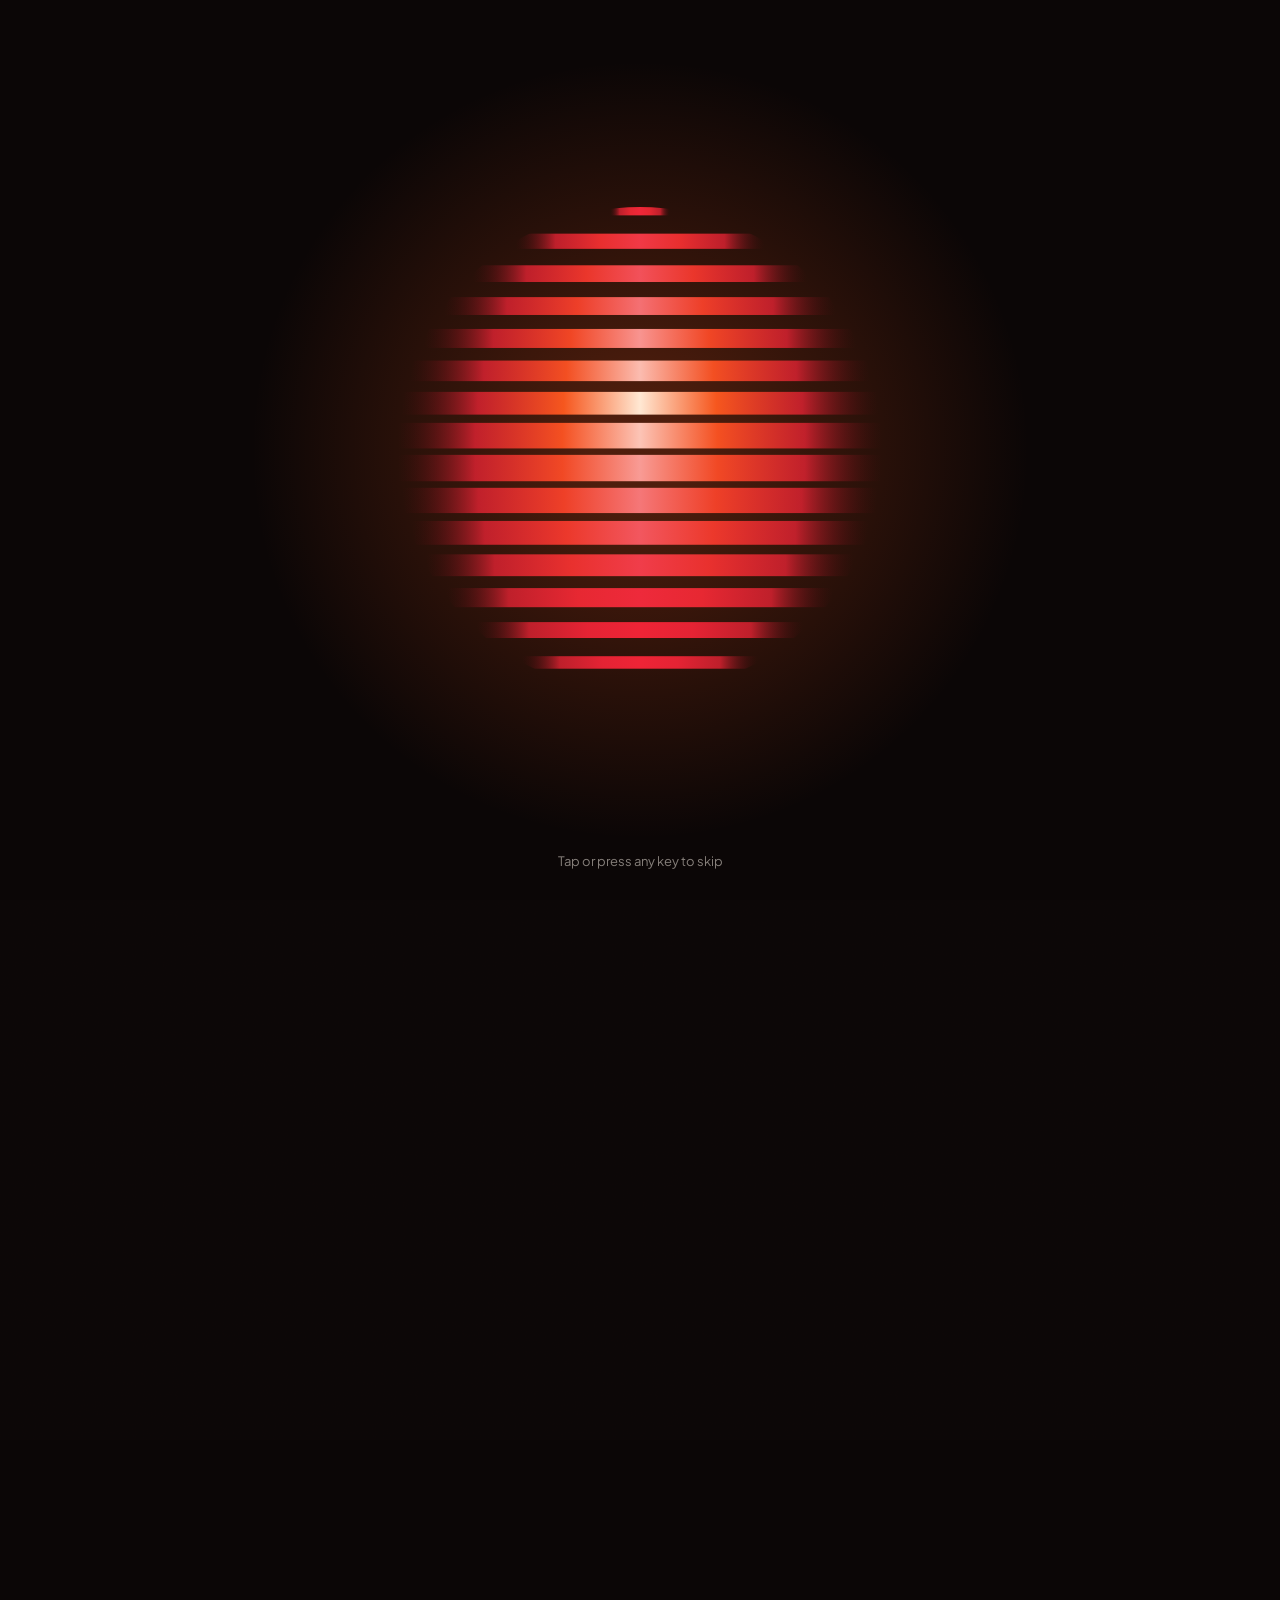
==== index.html @ 50b83e43 "Add files via upload" ====
<!DOCTYPE html>
<html lang="en">
<head>
  <meta charset="utf-8">
  <meta name="viewport" content="width=device-width, initial-scale=1, viewport-fit=cover">
  <title>TEDxAteneodeManilaU Speaker Nominations</title>
  <meta name="description" content="Know someone whose ideas changed how you see things? Nominate them to speak at TEDxAteneodeManilaU.">
  <meta property="og:title" content="TEDxAteneodeManilaU Speaker Nominations">
  <meta property="og:description" content="Every great talk begins with someone noticing something that others haven't. Nominate them to speak.">
  <meta name="theme-color" content="#0b0606">

  <link rel="preconnect" href="https://fonts.googleapis.com">
  <link rel="preconnect" href="https://fonts.gstatic.com" crossorigin>
  <link href="https://fonts.googleapis.com/css2?family=Archivo:wdth,wght@62..125,100..900&family=Plus+Jakarta+Sans:wght@300..700&display=swap" rel="stylesheet">
  <link rel="stylesheet" href="styles.css">

  <script>
    // Hide the page from the first instant while the opening plays (stage.js shows it again).
    // The timer is a safety net in case a script fails to load.
    if (!window.matchMedia('(prefers-reduced-motion: reduce)').matches) {
      document.documentElement.classList.add('is-opening');
      setTimeout(function () { document.documentElement.classList.remove('is-opening'); }, 9000);
    }
  </script>
  <script src="config.js"></script>
  <script src="https://accounts.google.com/gsi/client?hl=en" async defer></script>
  <script src="stage.js" defer></script>
  <script src="app.js" defer></script>
</head>
<body>
  <!-- Living gradient field behind everything, with film grain on top -->
  <canvas class="field" id="field" aria-hidden="true"></canvas>
  <div class="grain" aria-hidden="true"></div>

  <!-- Opening: a line of light opens into the striped sphere, floods the screen red, and the logo appears.
       Plays on every visit; any key, click or tap skips it. -->
  <div class="opening" id="opening" aria-hidden="true">
    <canvas class="opening-canvas" id="openingCanvas"></canvas>
    <img class="opening-logo" src="assets/tedx-ateneodemanilau-stacked-white.png" alt="" width="1000" height="227">
    <p class="opening-skip">Tap or press any key to skip</p>
  </div>

  <header class="masthead">
    <a class="brand" href="./">
      <img src="assets/tedx-ateneodemanilau-white.png" alt="TEDxAteneodeManilaU" width="900" height="67">
    </a>
    <p class="masthead-meta" data-deadline hidden></p>
  </header>

  <main id="main">

    <!-- ================================================= Introduction -->
    <div class="scene intro" id="introScene">

      <section class="hero" aria-labelledby="introTitle">
        <canvas class="orb" id="heroOrb" aria-hidden="true"></canvas>
        <h1 class="hero-title" id="introTitle">
          <span data-text="Speaker">Speaker</span>
          <span data-text="nominations">nominations</span>
        </h1>
        <div class="hero-foot">
          <p class="hero-note">Nominate someone to speak at TEDxAteneodeManilaU.</p>
          <button type="button" class="btn btn-paper" data-begin>Begin nomination</button>
        </div>
      </section>

      <section class="paper about" aria-label="About TED and TEDx">
        <dl class="defs">
          <div>
            <dt>TED</dt>
            <dd>TED is a nonprofit, nonpartisan organization dedicated to discovering, debating and spreading ideas that spark conversation, deepen understanding and drive meaningful change.</dd>
          </div>
          <div>
            <dt>TED<sup>x</sup></dt>
            <dd>In the spirit of discovering and spreading ideas, TEDx is a program of local, self-organized events that bring people together to share a TED-like experience. At a TEDx event, TED Talks video and live speakers combine to spark deep discussion and connection. These local, self-organized events are branded TEDx, where x = independently organized TED event. The TED Conference provides general guidance for the TEDx program, but individual TEDx events are self-organized. (Subject to certain rules and regulations.)</dd>
          </div>
        </dl>
      </section>

      <section class="invite" aria-label="Nominate a speaker">
        <p class="hook" id="hook">Every great talk begins with someone noticing something that others haven&rsquo;t.</p>
        <p class="invite-body">Do you know someone like that? Nominate them to speak at TEDxAteneodeManilaU. Whether they&rsquo;re a student, a professor, a craftsman, or a mentor you&rsquo;ve learned from, if their ideas changed how you see things, we&rsquo;d love to hear about them.</p>
        <div class="cta-row">
          <button type="button" class="btn btn-paper" id="beginBtn">Begin nomination</button>
          <p class="deadline" id="deadline" hidden></p>
        </div>
      </section>
    </div>

    <!-- ================================================= After "Begin nomination" -->
    <div class="flow">

      <section class="scene status" id="loading" hidden aria-live="polite">
        <span class="pulse" aria-hidden="true"></span>
        <span id="loadingText">Loading...</span>
      </section>

      <section class="scene sheet" id="fatal" hidden>
        <h2>The form didn&rsquo;t load</h2>
        <p id="fatalText"></p>
      </section>

      <section class="scene sheet" id="closed" hidden>
        <h2>Nominations are closed</h2>
        <p id="closedMessage"></p>
      </section>

      <section class="scene sheet signin" id="signin" hidden>
        <h2>Sign in to nominate</h2>
        <p>Use any Google account, such as Gmail or your school account. Signing in confirms each nomination comes from a real person, saves your draft as you go, and lets us send you a copy of your answers.</p>
        <div class="gsi" id="gsiButton"></div>
        <p class="field-error" id="signinError" role="alert"></p>
      </section>

      <div class="scene account" id="account" hidden>
        <span>Signed in as <strong id="who"></strong></span>
        <button type="button" class="link" id="switchBtn">Switch account</button>
      </div>

      <section class="scene sheet" id="limitNotice" hidden>
        <h2 id="limitTitle"></h2>
        <p id="limitText"></p>
      </section>

      <!-- One question at a time, Typeform style -->
      <form class="scene tf" id="nomForm" novalidate hidden>
        <div class="tf-progress" role="progressbar" aria-label="Form progress" aria-valuemin="0" aria-valuemax="100" aria-valuenow="0" id="progress">
          <span class="tf-progress-fill" id="progressFill"></span>
        </div>

        <div class="tf-fields" id="fields"></div>

        <div class="reauth" id="reauth" hidden>
          <p><strong>Sign in again to submit.</strong> Your sign-in expired while you were writing. Your answers are still here.</p>
          <div class="gsi" id="gsiReauth"></div>
        </div>

        <div class="tf-nav">
          <div class="tf-actions">
            <button type="button" class="btn btn-paper" id="nextBtn">Next</button>
            <button type="submit" class="btn btn-paper" id="submitBtn" hidden>Submit nomination</button>
            <span class="tf-hint" id="keyHint" aria-hidden="true"></span>
          </div>
          <div class="tf-meta">
            <button type="button" class="link" id="backBtn">Back</button>
            <span class="tf-count" id="progressText"></span>
            <span class="draft-status" id="draftStatus" aria-live="polite"></span>
          </div>
        </div>
        <p class="form-error" id="formError" role="alert"></p>
      </form>

      <section class="scene sheet done" id="done" hidden tabindex="-1">
        <p class="sheet-kicker">Nomination received</p>
        <h2 id="doneHeading"></h2>
        <p id="doneMessage"></p>
        <p class="ref">Reference number <strong id="doneRef"></strong></p>
        <button type="button" class="btn btn-ink" id="anotherBtn">Nominate another speaker</button>
      </section>

      <section class="scene mine" id="mine" hidden>
        <h3>Your nominations</h3>
        <ul id="mineList"></ul>
      </section>

      <noscript>
        <section class="sheet">
          <h2>Turn on JavaScript</h2>
          <p>This form needs JavaScript to sign you in. Turn it on, then reload the page.</p>
        </section>
      </noscript>
    </div>
  </main>

  <footer class="foot">
    <p>This independent TEDx event is operated under license from TED. <a href="privacy.html">Privacy policy</a></p>
  </footer>
</body>
</html>
---- styles.css ----
/* TEDxAteneodeManilaU Speaker Nominations
   Black poster direction: a near-black field with heavy grain, the glowing striped sphere,
   oversized extended type, and TEDx red as the only accent. */

:root {
  --ink: #0b0606;            /* warm black */
  --ember: #ee2436;          /* TEDx red, from the logo */
  --flare: #ff5b1f;          /* hot orange */
  --wine: #4f0910;           /* deep red shadow */
  --paper: #f2e9dd;          /* cream poster paper */
  --paper-ink: #160d0b;      /* text on paper */
  --paper-soft: #5a4d47;     /* secondary text on paper */
  --paper-line: rgba(22, 13, 11, .18);
  --cream: #f6eee4;          /* text on the gradient */
  --cream-soft: rgba(246, 238, 228, .78);
  --cream-dim: rgba(246, 238, 228, .52);
  --err-paper: #b4121a;
  --err-chip: #ffd2c9;

  /* black surfaces */
  --panel: #120a0a;          /* raised black for cards */
  --well: #170d0d;           /* input fields */
  --line: rgba(246, 238, 228, .16);
  --line-strong: rgba(246, 238, 228, .3);
  --ember-glow: rgba(238, 36, 54, .32);
  --err: #ff7a82;            /* error text on black */

  --display: "Archivo", "Helvetica Neue", Arial, sans-serif;
  --body: "Plus Jakarta Sans", "Helvetica Neue", Arial, sans-serif;
  --gutter: clamp(20px, 5vw, 56px);
}

* { box-sizing: border-box; }

html {
  background: var(--ink);
  color-scheme: dark;
  -webkit-text-size-adjust: 100%;
}
html.is-opening { overflow: hidden; }

body {
  margin: 0;
  min-height: 100svh;
  background: var(--ink);
  color: var(--cream);
  font-family: var(--body);
  font-size: 17px;
  line-height: 1.65;
  -webkit-font-smoothing: antialiased;
  -moz-osx-font-smoothing: grayscale;
}

[hidden] { display: none !important; }
::selection { background: var(--ember); color: #fff; }

/* ------------------------------------------------------------- Gradient field + grain */

.field {
  position: fixed;
  inset: 0;
  z-index: 0;
  width: 100%;
  height: 100%;
  display: block;
}

.grain {
  position: fixed;
  inset: -60%;
  z-index: 40;
  pointer-events: none;
  opacity: .16;
  mix-blend-mode: overlay;
  background-image: url("data:image/svg+xml,%3Csvg xmlns='http://www.w3.org/2000/svg' width='240' height='240'%3E%3Cfilter id='n'%3E%3CfeTurbulence type='fractalNoise' baseFrequency='.9' numOctaves='2' stitchTiles='stitch'/%3E%3CfeColorMatrix values='0 0 0 0 1 0 0 0 0 1 0 0 0 0 1 0 0 0 .9 0'/%3E%3C/filter%3E%3Crect width='100%25' height='100%25' filter='url(%23n)'/%3E%3C/svg%3E");
  animation: grain .8s steps(4) infinite;
}
@keyframes grain {
  0%   { transform: translate(0, 0); }
  25%  { transform: translate(-3%, 2%); }
  50%  { transform: translate(2%, -3%); }
  75%  { transform: translate(-2%, -2%); }
  100% { transform: translate(0, 0); }
}

/* ------------------------------------------------------------- Opening */

.opening {
  position: fixed;
  inset: 0;
  z-index: 60;
  background: var(--ink);
  transition: opacity 1s ease;
}
.opening.is-done { opacity: 0; pointer-events: none; }
.opening-canvas { position: absolute; inset: 0; width: 100%; height: 100%; display: block; }
.opening-logo {
  position: absolute;
  top: 50%;
  left: 50%;
  width: min(66vw, 420px);
  height: auto;
  transform: translate(-50%, -50%) scale(calc(.96 + var(--logo, 0) * .04));
  opacity: var(--logo, 0);
  filter: blur(calc((1 - var(--logo, 0)) * 10px));
}
.opening-skip {
  position: absolute;
  bottom: max(28px, env(safe-area-inset-bottom));
  left: 0;
  right: 0;
  margin: 0;
  text-align: center;
  font-size: 13px;
  color: var(--cream-dim);
  opacity: 0;
  animation: fade-in .8s 1s ease forwards;
}
@keyframes fade-in { to { opacity: 1; } }

/* The page waits behind the opening, then fades in */
html.is-opening .masthead,
html.is-opening main,
html.is-opening .foot { opacity: 0; }
.masthead, main, .foot { transition: opacity 1.2s ease .1s; }

/* ------------------------------------------------------------- Masthead */

.masthead {
  position: absolute;
  top: 0;
  left: 0;
  right: 0;
  z-index: 10;
  display: flex;
  align-items: center;
  justify-content: space-between;
  gap: 16px;
  padding: clamp(20px, 3.4vw, 34px) var(--gutter);
}
.brand { display: inline-block; line-height: 0; border-radius: 2px; }
.brand img { height: clamp(18px, 2.2vw, 24px); width: auto; }
.brand:focus-visible { outline: 2px solid var(--cream); outline-offset: 6px; }
.masthead-meta { margin: 0; font-size: 14px; color: var(--cream-soft); text-align: right; }

main { position: relative; z-index: 5; }

/* Scene changes fade */
.scene:not([hidden]) { animation: scene-in .8s cubic-bezier(.25, .6, .25, 1) both; }
@keyframes scene-in {
  from { opacity: 0; transform: translateY(14px); }
  to   { opacity: 1; transform: none; }
}
.scene.is-leaving {
  opacity: 0;
  transform: translateY(-10px);
  transition: opacity .6s ease, transform .6s ease;
}

/* ------------------------------------------------------------- Hero */

.hero {
  position: relative;
  min-height: 100svh;
  display: grid;
  align-content: end;
  padding: 140px var(--gutter) clamp(28px, 5vh, 56px);
  overflow: hidden;
}
.orb {
  position: absolute;
  top: clamp(80px, 12vh, 140px);
  right: 4vw;
  width: min(62vmin, 640px);
  height: min(62vmin, 640px);
  pointer-events: none;
  filter: blur(1.4px) saturate(1.1);
}
.hero-title {
  position: relative;
  z-index: 2;
  margin: 0;
  font-family: var(--display);
  font-size: clamp(48px, 10.4vw, 188px);
  font-weight: 800;
  font-variation-settings: "wdth" 112;
  line-height: .86;
  letter-spacing: -.045em;
  color: var(--cream);
}
.hero-title span { position: relative; display: block; }
/* A blurred orange echo smeared behind each line, like the motion-blur posters */
.hero-title span::before {
  content: attr(data-text);
  position: absolute;
  inset: 0;
  z-index: -1;
  color: var(--ember);
  filter: blur(18px);
  opacity: .6;
  transform: translateX(-2%) scaleX(1.07);
  transform-origin: left center;
  animation: smear 7s ease-in-out infinite alternate;
}
@keyframes smear {
  to { transform: translateX(2%) scaleX(1.12); opacity: .35; }
}
.hero-foot {
  position: relative;
  z-index: 2;
  display: flex;
  align-items: center;
  justify-content: space-between;
  gap: 18px 32px;
  margin-top: clamp(28px, 5vh, 48px);
  padding-top: 20px;
  border-top: 1px solid var(--line-strong);
}
.hero-note { margin: 0; max-width: 34ch; color: var(--cream-soft); }

/* ------------------------------------------------------------- About */

.paper {
  position: relative;
  background:
    radial-gradient(70% 90% at 100% 0%, rgba(238, 36, 54, .14), transparent 60%),
    var(--ink);
  color: var(--cream);
  border-top: 1px solid var(--line);
  border-bottom: 1px solid var(--line);
}
.paper::before {               /* a short red rule, like a poster's registration mark */
  content: "";
  position: absolute;
  top: -1px;
  left: var(--gutter);
  width: 72px;
  height: 3px;
  background: var(--ember);
}
.about { padding: clamp(64px, 11vw, 140px) var(--gutter); }
.defs {
  max-width: 1200px;
  margin: 0 auto;
  display: grid;
  grid-template-columns: 1fr 1.35fr;
  gap: clamp(40px, 6vw, 96px);
}
.defs dt {
  margin: 0 0 18px;
  font-family: var(--display);
  font-size: clamp(52px, 7.4vw, 112px);
  font-weight: 900;
  font-variation-settings: "wdth" 112;
  line-height: .86;
  letter-spacing: -.045em;
  color: var(--ember);
}
.defs dt sup { font-size: .46em; position: relative; top: -.12em; margin-left: 2px; }
.defs dd { margin: 0; max-width: 46ch; font-size: 17px; line-height: 1.75; color: var(--cream-soft); }

/* ------------------------------------------------------------- Invite */

.invite {
  max-width: 1300px;
  margin: 0 auto;
  padding: clamp(88px, 15vh, 180px) var(--gutter) clamp(72px, 12vh, 140px);
}
.hook {
  margin: 0;
  max-width: 15em;
  font-family: var(--display);
  font-size: clamp(34px, 5.8vw, 92px);
  font-weight: 600;
  font-variation-settings: "wdth" 118;
  line-height: 1;
  letter-spacing: -.04em;
  color: var(--cream);
  text-wrap: balance;
}
.invite-body { margin: 36px 0 40px; max-width: 46ch; font-size: 18px; color: var(--cream-soft); }
.cta-row { display: flex; flex-wrap: wrap; align-items: center; gap: 16px 28px; }
.deadline { margin: 0; font-size: 15px; color: var(--cream-soft); }

/* ------------------------------------------------------------- Buttons and links */

.btn {
  appearance: none;
  border: 0;
  border-radius: 999px;
  padding: 18px 30px;
  font: inherit;
  font-size: 16px;
  font-weight: 700;
  line-height: 1;
  cursor: pointer;
  transition: background .25s ease, color .25s ease, transform .1s ease;
}
.btn:active { transform: translateY(1px); }
.btn:disabled { opacity: .55; cursor: progress; }
.btn-paper, .btn-ink {
  background: var(--ember);
  color: #fff;
  box-shadow: 0 10px 34px -10px var(--ember-glow);
}
.btn-paper:focus-visible, .btn-ink:focus-visible { outline: 2px solid var(--cream); outline-offset: 4px; }
@media (hover: hover) {
  .btn-paper:hover, .btn-ink:hover { background: var(--cream); color: var(--ink); box-shadow: none; }
}

.link {
  appearance: none;
  padding: 0;
  border: 0;
  background: none;
  font: inherit;
  color: inherit;
  text-decoration: underline;
  text-decoration-color: currentColor;
  text-decoration-thickness: 1px;
  text-underline-offset: 4px;
  cursor: pointer;
}
.link:focus-visible { outline: 2px solid currentColor; outline-offset: 3px; border-radius: 2px; }

/* ------------------------------------------------------------- After "Begin nomination" */

.flow {
  width: min(100% - 2 * var(--gutter), 920px);
  margin: 0 auto;
  padding: clamp(110px, 16vh, 170px) 0 72px;
}
#introScene:not([hidden]) + .flow { padding: 0; }

.status {
  display: flex;
  align-items: center;
  justify-content: center;
  gap: 14px;
  min-height: 40vh;
  color: var(--cream-soft);
}
.pulse {
  width: 12px;
  height: 12px;
  border-radius: 50%;
  background: var(--ember);
  animation: pulse 1.3s ease-in-out infinite;
}
@keyframes pulse {
  0%, 100% { opacity: .3; transform: scale(.8); }
  50%      { opacity: 1;  transform: scale(1); }
}

/* Black cards for sign-in, notices and the thank-you screen, with a red top edge */
.sheet {
  position: relative;
  max-width: 660px;
  margin: 0 auto 24px;
  padding: clamp(28px, 5vw, 56px);
  background: var(--panel);
  color: var(--cream);
  border: 1px solid var(--line);
  border-top: 3px solid var(--ember);
  border-radius: 4px;
  box-shadow: 0 40px 90px rgba(0, 0, 0, .5);
}
.sheet h2 {
  margin: 0 0 16px;
  font-family: var(--display);
  font-size: clamp(34px, 5.4vw, 58px);
  font-weight: 800;
  font-variation-settings: "wdth" 112;
  line-height: .95;
  letter-spacing: -.04em;
  text-wrap: balance;
}
.sheet p { margin: 0 0 14px; color: var(--cream-soft); }
.sheet p:last-child { margin-bottom: 0; }
.sheet .field-error { color: var(--err); background: none; border: 0; padding: 0; }
.sheet-kicker { margin: 0 0 10px !important; font-weight: 700; color: var(--ember) !important; }
.gsi { margin-top: 26px; min-height: 44px; color-scheme: light; }
.gsi iframe { color-scheme: light; background: transparent !important; }

.done .ref { font-size: 15px; }
.done .ref strong { color: var(--cream); font-variant-numeric: tabular-nums; }
.done .btn { margin-top: 18px; }
.done:focus { outline: none; }

.account {
  display: flex;
  flex-wrap: wrap;
  align-items: baseline;
  justify-content: space-between;
  gap: 6px 20px;
  margin-bottom: 8px;
  font-size: 14px;
  color: var(--cream-soft);
}
.account strong { color: var(--cream); font-weight: 600; overflow-wrap: anywhere; }

.mine { max-width: 660px; margin: 40px auto 0; color: var(--cream-soft); }
.mine h3 { margin: 0 0 8px; font-size: 14px; font-weight: 600; color: var(--cream-soft); }
.mine ul { margin: 0; padding: 0; list-style: none; }
.mine li {
  display: flex;
  flex-wrap: wrap;
  justify-content: space-between;
  gap: 2px 16px;
  padding: 10px 0;
  border-top: 1px solid var(--line);
  font-size: 15px;
}
.mine-name { color: var(--cream); font-weight: 600; }
.mine-meta { font-variant-numeric: tabular-nums; }

/* ------------------------------------------------------------- One question at a time */

.tf {
  min-height: calc(100svh - 240px);
  display: flex;
  flex-direction: column;
  justify-content: center;
  padding-top: 12px;
}
.tf-progress {
  position: fixed;
  top: 0;
  left: 0;
  right: 0;
  z-index: 30;
  height: 5px;
  background: rgba(246, 238, 228, .1);
}
.tf-progress-fill {
  display: block;
  width: 0;
  height: 100%;
  background: linear-gradient(90deg, var(--wine), var(--ember) 60%, var(--flare));
  box-shadow: 0 0 14px var(--ember-glow);
  transition: width .55s cubic-bezier(.2, .7, .2, 1);
}

.q { display: none; position: relative; }
.q:focus { outline: none; }
.q.is-current { display: block; animation: q-in .55s cubic-bezier(.2, .7, .2, 1) both; }
.q.is-current.from-above { animation-name: q-in-back; }
@keyframes q-in      { from { opacity: 0; transform: translateY(32px); } }
@keyframes q-in-back { from { opacity: 0; transform: translateY(-32px); } }

.q-num {
  display: inline-grid;
  place-items: center;
  min-width: 34px;
  height: 34px;
  margin-bottom: 18px;
  padding: 0 10px;
  border-radius: 999px;
  background: var(--ember);
  color: #fff;
  font-family: var(--display);
  font-size: 15px;
  font-weight: 800;
}
.q-label {
  display: block;
  max-width: 24em;
  margin: 0;
  font-family: var(--display);
  font-size: clamp(24px, 3.3vw, 40px);
  font-weight: 700;
  line-height: 1.16;
  letter-spacing: -.02em;
  color: var(--cream);
}
.req { color: var(--ember); }
.q-desc { margin: 12px 0 0; max-width: 46ch; font-size: 16px; color: var(--cream-soft); }

.q input,
.q textarea {
  display: block;
  width: 100%;
  margin-top: 26px;
  padding: 18px 20px;
  font: inherit;
  font-size: 20px;
  line-height: 1.5;
  color: var(--cream);
  background: var(--well);
  border: 1.5px solid var(--line-strong);
  border-radius: 6px;
  transition: border-color .2s ease, box-shadow .2s ease;
}
.q textarea { min-height: 150px; resize: vertical; font-size: 18px; line-height: 1.65; }
.q textarea.long { min-height: 240px; }
.q input::placeholder, .q textarea::placeholder { color: rgba(246, 238, 228, .34); }
.q input:focus, .q textarea:focus {
  outline: none;
  border-color: var(--ember);
  box-shadow: 0 0 0 4px rgba(238, 36, 54, .22);
}
.q.invalid input, .q.invalid textarea { border-color: var(--err); }
.q input:-webkit-autofill { -webkit-text-fill-color: var(--cream); box-shadow: 0 0 0 100px var(--well) inset; }

/* Dropdown questions become lettered choices; the real select stays hidden and in sync */
.q select.choice-source { position: absolute; width: 1px; height: 1px; opacity: 0; pointer-events: none; }
.choices { display: grid; gap: 10px; max-width: 460px; margin-top: 26px; }
.choice {
  display: flex;
  align-items: center;
  gap: 14px;
  width: 100%;
  padding: 13px 16px;
  font: inherit;
  font-size: 17px;
  font-weight: 500;
  text-align: left;
  color: var(--cream);
  background: var(--well);
  border: 1.5px solid var(--line-strong);
  border-radius: 6px;
  cursor: pointer;
  transition: background .2s ease, color .2s ease, border-color .2s ease;
}
.choice-key {
  display: grid;
  place-items: center;
  flex: none;
  width: 26px;
  height: 26px;
  border: 1.5px solid currentColor;
  border-radius: 4px;
  font-family: var(--display);
  font-size: 13px;
  font-weight: 700;
  color: var(--ember);
  transition: background .2s ease, color .2s ease;
}
.choice.is-selected { background: var(--ember); color: #fff; border-color: var(--ember); }
.choice.is-selected .choice-key { background: #fff; color: var(--ember); border-color: #fff; }
.choice:focus-visible { outline: 2px solid var(--cream); outline-offset: 3px; }
@media (hover: hover) {
  .choice:not(.is-selected):hover { background: rgba(238, 36, 54, .12); border-color: var(--ember); }
}
.q input.other { margin-top: 12px; max-width: 460px; font-size: 18px; }

.counter { margin: 10px 0 0; text-align: right; font-size: 14px; color: var(--cream-soft); font-variant-numeric: tabular-nums; }
.counter.over { color: var(--err); font-weight: 700; }

.field-error,
.form-error {
  display: inline-block;
  margin: 14px 0 0;
  padding: 8px 12px;
  font-size: 14px;
  font-weight: 600;
  color: var(--err);
  background: rgba(238, 36, 54, .1);
  border-left: 2px solid var(--ember);
  border-radius: 0 4px 4px 0;
}
.field-error:empty, .form-error:empty { display: none; }

.tf-nav { margin-top: 30px; display: grid; gap: 18px; }
.tf-actions { display: flex; flex-wrap: wrap; align-items: center; gap: 12px 18px; }
.tf-hint { font-size: 13px; color: var(--cream-dim); }
.tf-hint kbd { font-family: inherit; font-weight: 700; color: var(--ember); }
.tf-meta {
  display: flex;
  flex-wrap: wrap;
  align-items: center;
  gap: 8px 22px;
  font-size: 14px;
  color: var(--cream-soft);
}
.tf-count { font-variant-numeric: tabular-nums; }
.draft-status { color: var(--cream-dim); }

.reauth {
  margin-top: 26px;
  padding: 18px 20px;
  background: var(--panel);
  color: var(--cream);
  border: 1px solid var(--ember);
  border-radius: 6px;
}
.reauth p { margin: 0; }

/* ------------------------------------------------------------- Footer */

.foot {
  position: relative;
  z-index: 5;
  width: min(100% - 2 * var(--gutter), 1300px);
  margin: 0 auto;
  padding: 28px 0 max(36px, env(safe-area-inset-bottom));
  border-top: 1px solid rgba(246, 238, 228, .16);
  font-size: 13px;
  color: var(--cream-dim);
}
.foot p { margin: 0; }
.foot a { color: var(--cream-soft); text-underline-offset: 3px; text-decoration-color: var(--ember); }

/* ------------------------------------------------------------- Privacy page */

.policy { max-width: 780px; }
.policy h1 {
  margin: 0 0 10px;
  font-family: var(--display);
  font-size: clamp(42px, 7vw, 84px);
  font-weight: 800;
  font-variation-settings: "wdth" 112;
  line-height: .9;
  letter-spacing: -.045em;
}
.policy h2 {
  margin: 36px 0 8px;
  font-size: 20px;
  font-variation-settings: "wdth" 100;
  letter-spacing: -.01em;
}
.policy p, .policy li { color: var(--cream-soft); max-width: 62ch; }
.policy ul { padding-left: 20px; }
.policy li { margin-bottom: 8px; }
.policy li::marker { color: var(--ember); }
.policy strong { color: var(--cream); }
.policy a { color: var(--cream); text-underline-offset: 3px; text-decoration-color: var(--ember); }
.policy-updated { margin-bottom: 36px !important; }

/* ------------------------------------------------------------- Small screens */

@media (max-width: 760px) {
  .orb { top: 9vh; right: -16vw; width: 96vw; height: 96vw; }
  .hero { padding-top: 110px; }
  .hero-foot { flex-direction: column; align-items: stretch; }
  .defs { grid-template-columns: 1fr; }
  .masthead-meta { display: none; }
}
@media (max-width: 600px) {
  body { font-size: 16px; }
  .btn { width: 100%; }
  .cta-row { flex-direction: column; align-items: stretch; }
  .deadline { text-align: center; }
  .q input, .q textarea { font-size: 17px; }
  .tf-actions .btn { width: auto; flex: 1; }
}
@media (hover: none) {
  .tf-hint { display: none; }
}

/* ------------------------------------------------------------- Reduced motion */

@media (prefers-reduced-motion: reduce) {
  .grain, .pulse, .hero-title span::before { animation: none; }
  .scene:not([hidden]), .q.is-current { animation: none; }
  .scene.is-leaving { transition: none; }
  .opening { display: none; }
  .tf-progress-fill { transition: none; }
}
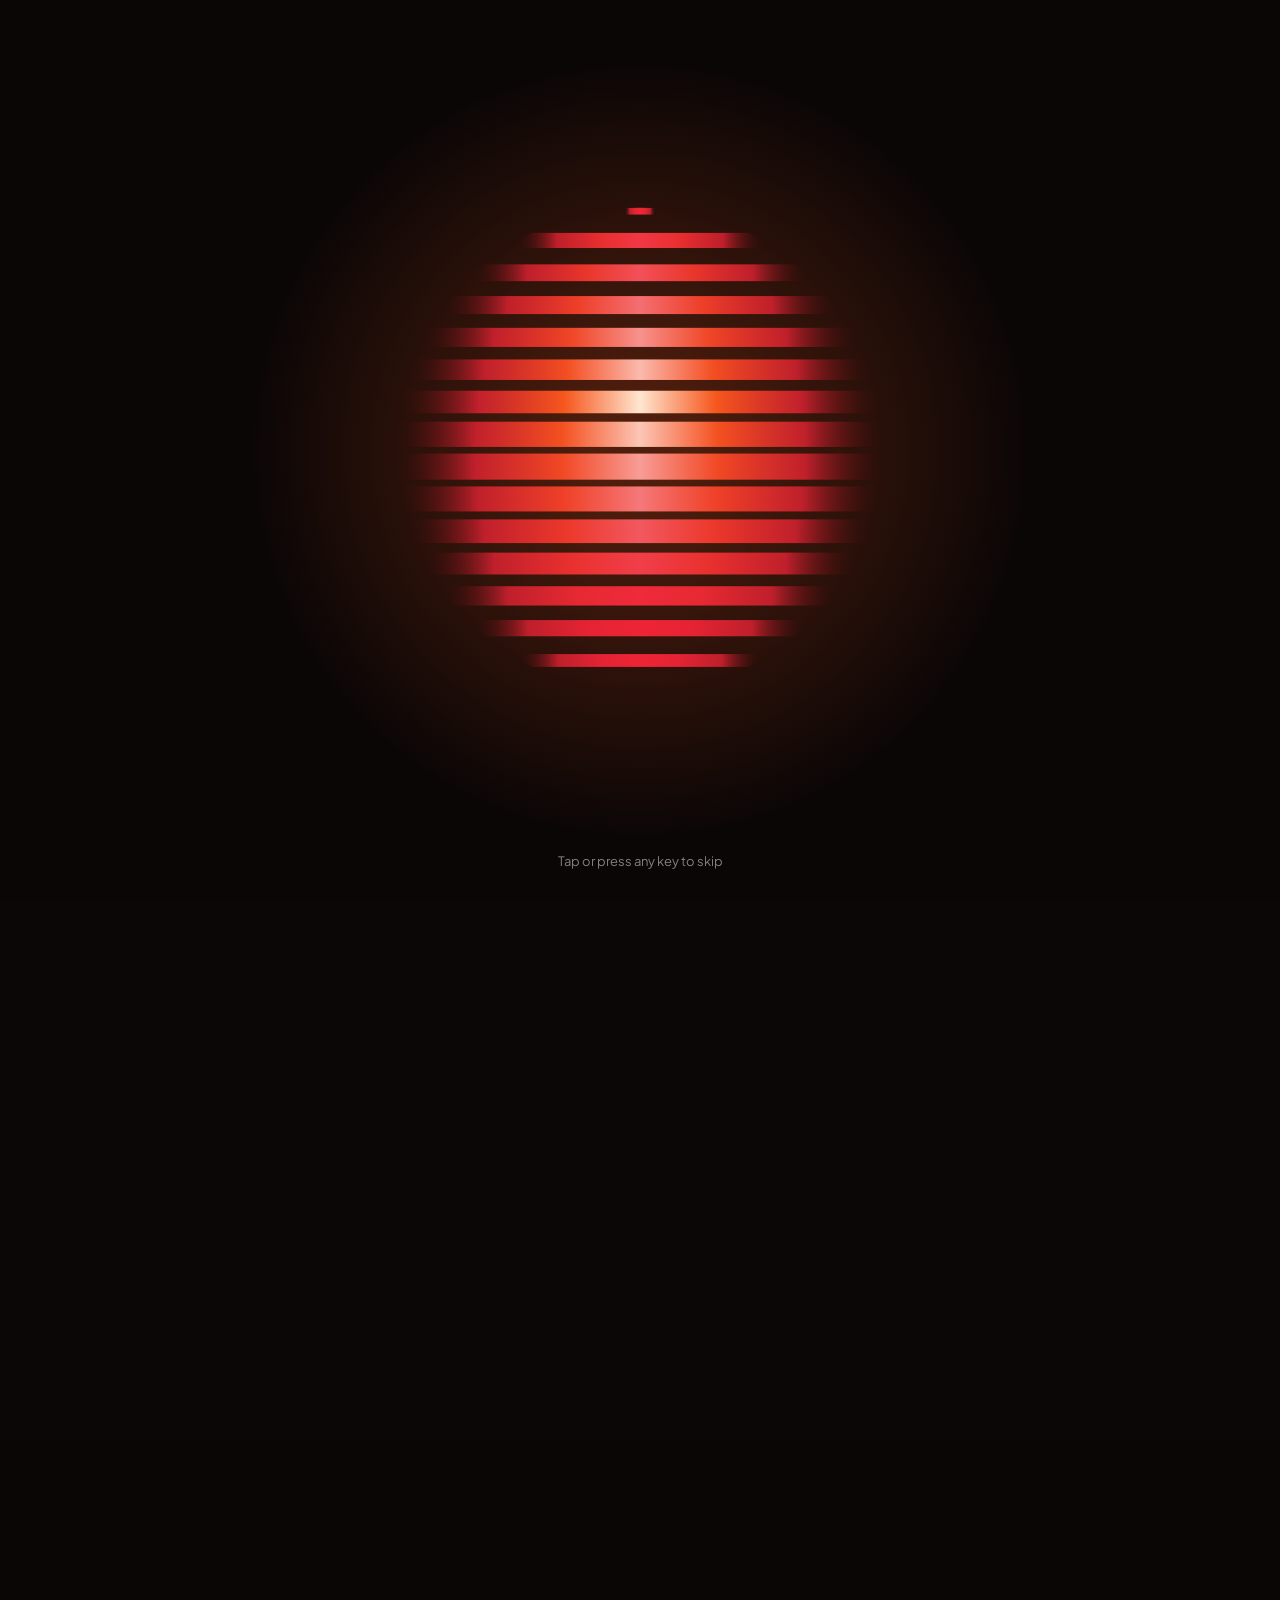
==== commit 9e1865ad: "Add files via upload" ====
--- a/index.html
+++ b/index.html
@@ -12,7 +12,7 @@
   <link rel="preconnect" href="https://fonts.googleapis.com">
   <link rel="preconnect" href="https://fonts.gstatic.com" crossorigin>
   <link href="https://fonts.googleapis.com/css2?family=Archivo:wdth,wght@62..125,100..900&family=Plus+Jakarta+Sans:wght@300..700&display=swap" rel="stylesheet">
-  <link rel="stylesheet" href="styles.css">
+  <link rel="stylesheet" href="styles.css?v=20261108">
 
   <script>
     // Hide the page from the first instant while the opening plays (stage.js shows it again).
@@ -22,10 +22,10 @@
       setTimeout(function () { document.documentElement.classList.remove('is-opening'); }, 9000);
     }
   </script>
-  <script src="config.js"></script>
+  <script src="config.js?v=20261108"></script>
   <script src="https://accounts.google.com/gsi/client?hl=en" async defer></script>
-  <script src="stage.js" defer></script>
-  <script src="app.js" defer></script>
+  <script src="stage.js?v=20261108" defer></script>
+  <script src="app.js?v=20261108" defer></script>
 </head>
 <body>
   <!-- Living gradient field behind everything, with film grain on top -->
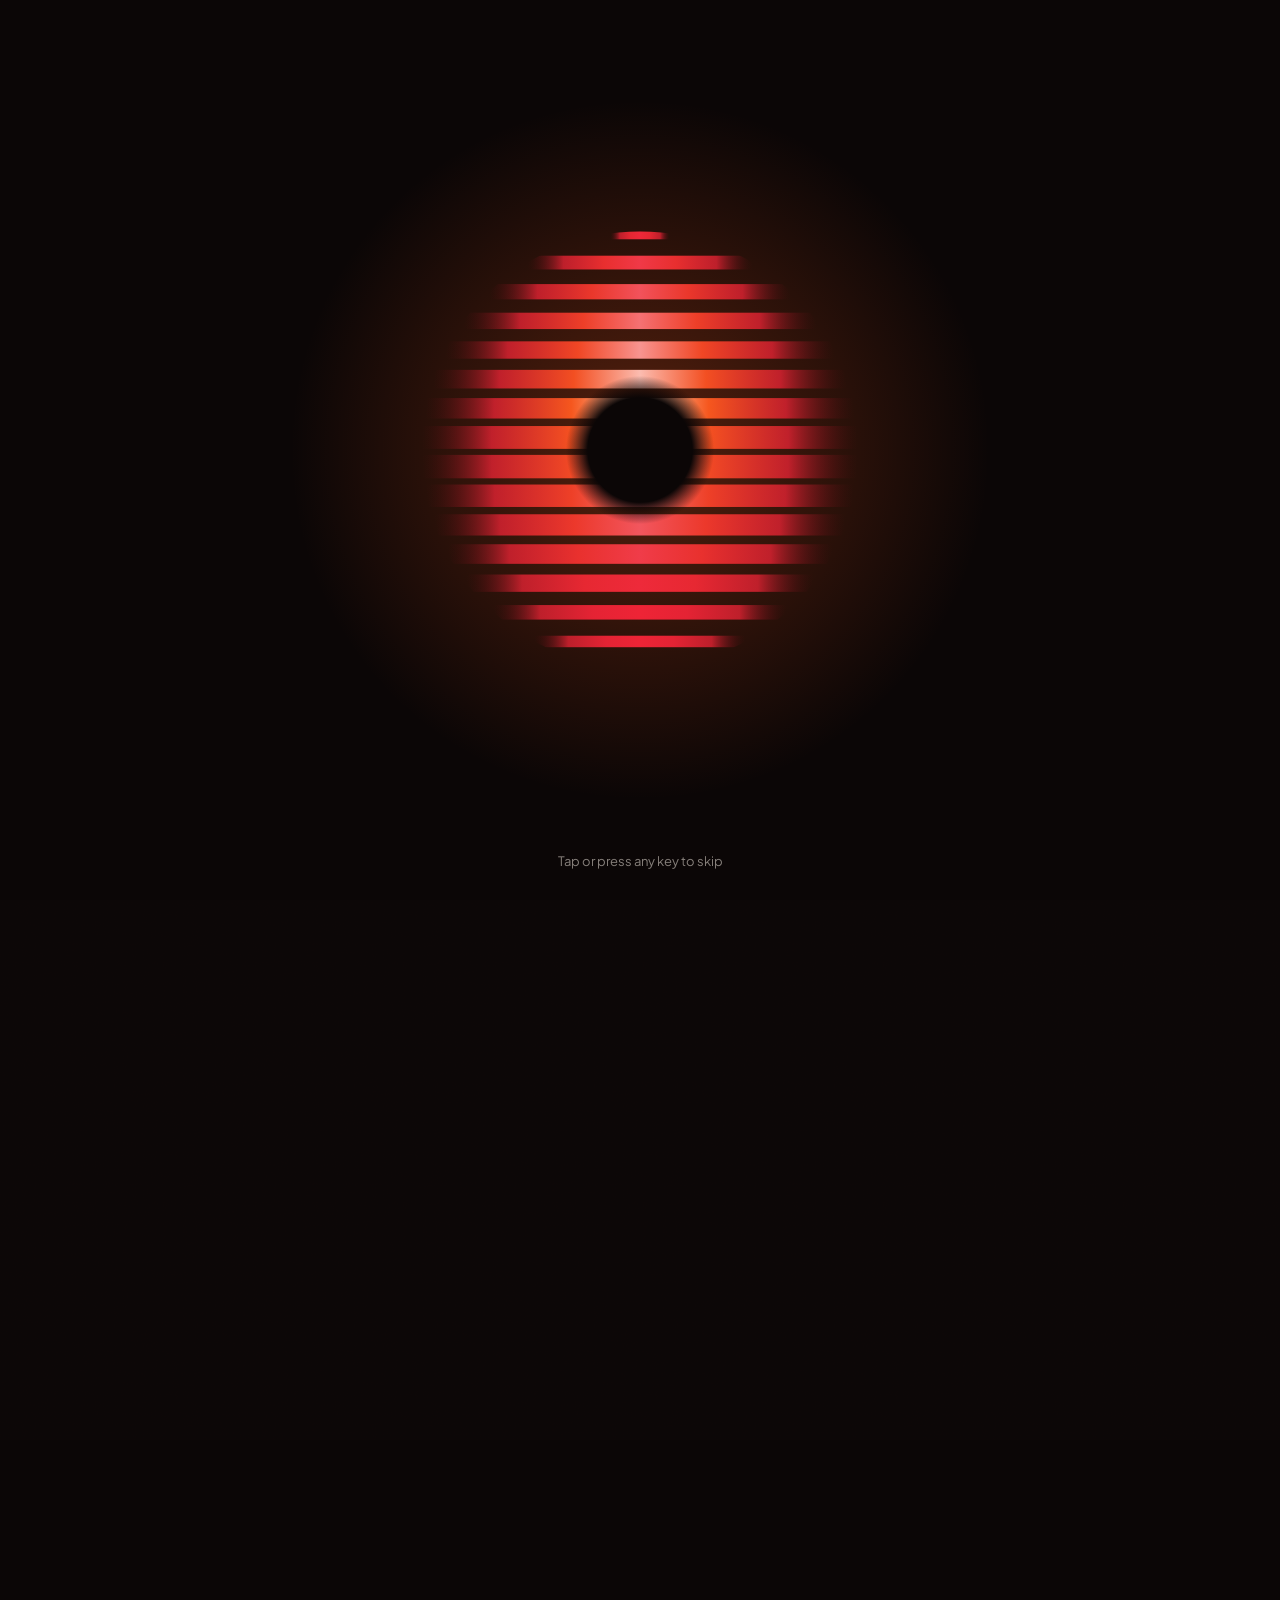
==== commit e095c3b1: "Add files via upload" ====
--- a/index.html
+++ b/index.html
@@ -12,7 +12,7 @@
   <link rel="preconnect" href="https://fonts.googleapis.com">
   <link rel="preconnect" href="https://fonts.gstatic.com" crossorigin>
   <link href="https://fonts.googleapis.com/css2?family=Archivo:wdth,wght@62..125,100..900&family=Plus+Jakarta+Sans:wght@300..700&display=swap" rel="stylesheet">
-  <link rel="stylesheet" href="styles.css?v=20261108">
+  <link rel="stylesheet" href="styles.css?v=20261114">
 
   <script>
     // Hide the page from the first instant while the opening plays (stage.js shows it again).
@@ -22,21 +22,21 @@
       setTimeout(function () { document.documentElement.classList.remove('is-opening'); }, 9000);
     }
   </script>
-  <script src="config.js?v=20261108"></script>
+  <script src="config.js?v=20261114"></script>
   <script src="https://accounts.google.com/gsi/client?hl=en" async defer></script>
-  <script src="stage.js?v=20261108" defer></script>
-  <script src="app.js?v=20261108" defer></script>
+  <script src="stage.js?v=20261114" defer></script>
+  <script src="app.js?v=20261114" defer></script>
 </head>
 <body>
   <!-- Living gradient field behind everything, with film grain on top -->
   <canvas class="field" id="field" aria-hidden="true"></canvas>
   <div class="grain" aria-hidden="true"></div>
 
-  <!-- Opening: a line of light opens into the striped sphere, floods the screen red, and the logo appears.
+  <!-- Opening: a line of light opens into the striped circle, its centre turns black, and the logo appears inside it.
        Plays on every visit; any key, click or tap skips it. -->
   <div class="opening" id="opening" aria-hidden="true">
     <canvas class="opening-canvas" id="openingCanvas"></canvas>
-    <img class="opening-logo" src="assets/tedx-ateneodemanilau-stacked-white.png" alt="" width="1000" height="227">
+    <img class="opening-logo" src="assets/tedx-ateneodemanilau-white.png" alt="" width="900" height="67">
     <p class="opening-skip">Tap or press any key to skip</p>
   </div>
 
@@ -122,30 +122,32 @@
         <p id="limitText"></p>
       </section>
 
-      <!-- One question at a time, Typeform style -->
-      <form class="scene tf" id="nomForm" novalidate hidden>
-        <div class="tf-progress" role="progressbar" aria-label="Form progress" aria-valuemin="0" aria-valuemax="100" aria-valuenow="0" id="progress">
-          <span class="tf-progress-fill" id="progressFill"></span>
+      <!-- All questions on one page -->
+      <form class="scene nf" id="nomForm" novalidate hidden>
+        <div class="nf-sentinel" id="barSentinel" aria-hidden="true"></div>
+        <div class="nf-bar" id="nfBar">
+          <div class="nf-track" role="progressbar" aria-label="Questions answered" aria-valuemin="0" aria-valuemax="100" aria-valuenow="0" id="progress">
+            <span class="nf-fill" id="progressFill"></span>
+          </div>
+          <span class="nf-count" id="progressText"></span>
         </div>
 
-        <div class="tf-fields" id="fields"></div>
+        <header class="nf-head">
+          <p class="nf-kicker">Speaker nomination</p>
+          <h2 class="nf-title">Who should we hear from?</h2>
+          <p class="nf-intro">Questions marked <span class="req">*</span> are required. Your answers save as a draft while you type, so you can close this page and finish later.</p>
+        </header>
+
+        <div class="nf-fields" id="fields"></div>
 
         <div class="reauth" id="reauth" hidden>
           <p><strong>Sign in again to submit.</strong> Your sign-in expired while you were writing. Your answers are still here.</p>
           <div class="gsi" id="gsiReauth"></div>
         </div>
 
-        <div class="tf-nav">
-          <div class="tf-actions">
-            <button type="button" class="btn btn-paper" id="nextBtn">Next</button>
-            <button type="submit" class="btn btn-paper" id="submitBtn" hidden>Submit nomination</button>
-            <span class="tf-hint" id="keyHint" aria-hidden="true"></span>
-          </div>
-          <div class="tf-meta">
-            <button type="button" class="link" id="backBtn">Back</button>
-            <span class="tf-count" id="progressText"></span>
-            <span class="draft-status" id="draftStatus" aria-live="polite"></span>
-          </div>
+        <div class="nf-submit">
+          <button type="submit" class="btn btn-paper" id="submitBtn">Submit nomination</button>
+          <span class="draft-status" id="draftStatus" aria-live="polite"></span>
         </div>
         <p class="form-error" id="formError" role="alert"></p>
       </form>
--- a/styles.css
+++ b/styles.css
@@ -41,6 +41,7 @@
 
 body {
   margin: 0;
+  overflow-x: clip;   /* the full-width progress bar never causes sideways scrolling */
   min-height: 100svh;
   background: var(--ink);
   color: var(--cream);
@@ -98,7 +99,7 @@
   position: absolute;
   top: 50%;
   left: 50%;
-  width: min(66vw, 420px);
+  width: min(56vw, 440px);   /* stage.js sizes the circle's black centre from this */
   height: auto;
   transform: translate(-50%, -50%) scale(calc(.96 + var(--logo, 0) * .04));
   opacity: var(--logo, 0);
@@ -414,76 +415,116 @@
 .mine-name { color: var(--cream); font-weight: 600; }
 .mine-meta { font-variant-numeric: tabular-nums; }
 
-/* ------------------------------------------------------------- One question at a time */
-
-.tf {
-  min-height: calc(100svh - 240px);
-  display: flex;
-  flex-direction: column;
-  justify-content: center;
-  padding-top: 12px;
-}
-.tf-progress {
-  position: fixed;
+/* ------------------------------------------------------------- The form: every question on one page */
+
+.nf { padding-top: 4px; }
+
+/* Progress stays pinned to the top of the screen while scrolling through the questions */
+.nf-bar {
+  position: sticky;
   top: 0;
-  left: 0;
-  right: 0;
-  z-index: 30;
-  height: 5px;
-  background: rgba(246, 238, 228, .1);
-}
-.tf-progress-fill {
+  z-index: 20;
+  display: flex;
+  align-items: center;
+  gap: 16px;
+  /* full screen width, contents still lined up with the questions */
+  margin: 0 calc(50% - 50vw);
+  padding: 14px calc(50vw - 50%);
+  border-bottom: 1px solid transparent;
+  transition: background .3s ease, border-color .3s ease;
+}
+.nf-bar.is-stuck {
+  background: rgba(11, 6, 6, .95);
+  border-bottom-color: var(--line);
+  -webkit-backdrop-filter: blur(12px);
+  backdrop-filter: blur(12px);
+}
+.nf-sentinel { height: 1px; }
+.nf-track {
+  flex: 1;
+  height: 4px;
+  border-radius: 4px;
+  background: rgba(246, 238, 228, .12);
+  overflow: hidden;
+}
+.nf-fill {
   display: block;
   width: 0;
   height: 100%;
   background: linear-gradient(90deg, var(--wine), var(--ember) 60%, var(--flare));
   box-shadow: 0 0 14px var(--ember-glow);
-  transition: width .55s cubic-bezier(.2, .7, .2, 1);
-}
-
-.q { display: none; position: relative; }
-.q:focus { outline: none; }
-.q.is-current { display: block; animation: q-in .55s cubic-bezier(.2, .7, .2, 1) both; }
-.q.is-current.from-above { animation-name: q-in-back; }
-@keyframes q-in      { from { opacity: 0; transform: translateY(32px); } }
-@keyframes q-in-back { from { opacity: 0; transform: translateY(-32px); } }
-
+  transition: width .5s cubic-bezier(.2, .7, .2, 1);
+}
+.nf-count { flex: none; font-size: 13px; color: var(--cream-soft); font-variant-numeric: tabular-nums; }
+
+.nf-head { padding: clamp(26px, 5vw, 48px) 0 clamp(18px, 3vw, 30px); }
+.nf-kicker { margin: 0 0 10px; font-weight: 700; color: var(--ember); }
+.nf-title {
+  margin: 0 0 16px;
+  font-family: var(--display);
+  font-size: clamp(38px, 6.4vw, 76px);
+  font-weight: 800;
+  font-variation-settings: "wdth" 112;
+  line-height: .95;
+  letter-spacing: -.04em;
+  text-wrap: balance;
+}
+.nf-intro { margin: 0; max-width: 56ch; color: var(--cream-soft); }
+
+/* Each question: a big red number on the left, the question on the right */
+.q {
+  position: relative;
+  display: grid;
+  grid-template-columns: 76px minmax(0, 1fr);
+  gap: 0 8px;
+  padding: clamp(30px, 4.4vw, 46px) 0;
+  border-top: 1px solid var(--line);
+}
+.q::before {                    /* red marker beside the question being answered */
+  content: "";
+  position: absolute;
+  left: -18px;
+  top: clamp(30px, 4.4vw, 46px);
+  bottom: clamp(30px, 4.4vw, 46px);
+  width: 2px;
+  background: var(--ember);
+  opacity: 0;
+  transition: opacity .25s ease;
+}
+.q:focus-within::before { opacity: 1; }
 .q-num {
-  display: inline-grid;
-  place-items: center;
-  min-width: 34px;
-  height: 34px;
-  margin-bottom: 18px;
-  padding: 0 10px;
-  border-radius: 999px;
-  background: var(--ember);
-  color: #fff;
-  font-family: var(--display);
-  font-size: 15px;
+  font-family: var(--display);
+  font-size: clamp(26px, 3vw, 36px);
   font-weight: 800;
-}
+  font-variation-settings: "wdth" 112;
+  line-height: 1;
+  letter-spacing: -.03em;
+  color: var(--ember);
+  font-variant-numeric: tabular-nums;
+}
+.q-body { min-width: 0; }
 .q-label {
   display: block;
-  max-width: 24em;
+  max-width: 30em;
   margin: 0;
   font-family: var(--display);
-  font-size: clamp(24px, 3.3vw, 40px);
+  font-size: clamp(20px, 2.2vw, 26px);
   font-weight: 700;
-  line-height: 1.16;
-  letter-spacing: -.02em;
+  line-height: 1.25;
+  letter-spacing: -.015em;
   color: var(--cream);
 }
 .req { color: var(--ember); }
-.q-desc { margin: 12px 0 0; max-width: 46ch; font-size: 16px; color: var(--cream-soft); }
+.q-desc { margin: 8px 0 0; max-width: 56ch; font-size: 15px; color: var(--cream-soft); }
 
 .q input,
 .q textarea {
   display: block;
   width: 100%;
-  margin-top: 26px;
-  padding: 18px 20px;
+  margin-top: 18px;
+  padding: 15px 18px;
   font: inherit;
-  font-size: 20px;
+  font-size: 18px;
   line-height: 1.5;
   color: var(--cream);
   background: var(--well);
@@ -491,8 +532,8 @@
   border-radius: 6px;
   transition: border-color .2s ease, box-shadow .2s ease;
 }
-.q textarea { min-height: 150px; resize: vertical; font-size: 18px; line-height: 1.65; }
-.q textarea.long { min-height: 240px; }
+.q textarea { min-height: 110px; resize: vertical; font-size: 17px; line-height: 1.65; }
+.q textarea.long { min-height: 190px; }
 .q input::placeholder, .q textarea::placeholder { color: rgba(246, 238, 228, .34); }
 .q input:focus, .q textarea:focus {
   outline: none;
@@ -504,15 +545,15 @@
 
 /* Dropdown questions become lettered choices; the real select stays hidden and in sync */
 .q select.choice-source { position: absolute; width: 1px; height: 1px; opacity: 0; pointer-events: none; }
-.choices { display: grid; gap: 10px; max-width: 460px; margin-top: 26px; }
+.choices { display: grid; grid-template-columns: repeat(auto-fill, minmax(200px, 1fr)); gap: 10px; max-width: 640px; margin-top: 18px; }
 .choice {
   display: flex;
   align-items: center;
   gap: 14px;
   width: 100%;
-  padding: 13px 16px;
+  padding: 12px 16px;
   font: inherit;
-  font-size: 17px;
+  font-size: 16px;
   font-weight: 500;
   text-align: left;
   color: var(--cream);
@@ -522,30 +563,25 @@
   cursor: pointer;
   transition: background .2s ease, color .2s ease, border-color .2s ease;
 }
-.choice-key {
-  display: grid;
-  place-items: center;
+.choice-dot {
   flex: none;
-  width: 26px;
-  height: 26px;
-  border: 1.5px solid currentColor;
-  border-radius: 4px;
-  font-family: var(--display);
-  font-size: 13px;
-  font-weight: 700;
-  color: var(--ember);
-  transition: background .2s ease, color .2s ease;
+  width: 18px;
+  height: 18px;
+  border: 1.5px solid var(--ember);
+  border-radius: 50%;
+  transition: background .2s ease, box-shadow .2s ease, border-color .2s ease;
 }
 .choice.is-selected { background: var(--ember); color: #fff; border-color: var(--ember); }
-.choice.is-selected .choice-key { background: #fff; color: var(--ember); border-color: #fff; }
+.choice.is-selected .choice-dot { border-color: #fff; background: var(--ember); box-shadow: inset 0 0 0 3px var(--ember), inset 0 0 0 9px #fff; }
 .choice:focus-visible { outline: 2px solid var(--cream); outline-offset: 3px; }
 @media (hover: hover) {
   .choice:not(.is-selected):hover { background: rgba(238, 36, 54, .12); border-color: var(--ember); }
 }
-.q input.other { margin-top: 12px; max-width: 460px; font-size: 18px; }
+.q input.other { margin-top: 12px; max-width: 640px; font-size: 17px; }
 
 .counter { margin: 10px 0 0; text-align: right; font-size: 14px; color: var(--cream-soft); font-variant-numeric: tabular-nums; }
 .counter.over { color: var(--err); font-weight: 700; }
+.counter.ok { color: var(--cream); }
 
 .field-error,
 .form-error {
@@ -561,20 +597,15 @@
 }
 .field-error:empty, .form-error:empty { display: none; }
 
-.tf-nav { margin-top: 30px; display: grid; gap: 18px; }
-.tf-actions { display: flex; flex-wrap: wrap; align-items: center; gap: 12px 18px; }
-.tf-hint { font-size: 13px; color: var(--cream-dim); }
-.tf-hint kbd { font-family: inherit; font-weight: 700; color: var(--ember); }
-.tf-meta {
+.nf-submit {
   display: flex;
   flex-wrap: wrap;
   align-items: center;
-  gap: 8px 22px;
-  font-size: 14px;
-  color: var(--cream-soft);
-}
-.tf-count { font-variant-numeric: tabular-nums; }
-.draft-status { color: var(--cream-dim); }
+  gap: 12px 22px;
+  padding-top: clamp(30px, 4.4vw, 46px);
+  border-top: 1px solid var(--line);
+}
+.draft-status { font-size: 14px; color: var(--cream-dim); }
 
 .reauth {
   margin-top: 26px;
@@ -642,18 +673,18 @@
   .cta-row { flex-direction: column; align-items: stretch; }
   .deadline { text-align: center; }
   .q input, .q textarea { font-size: 17px; }
-  .tf-actions .btn { width: auto; flex: 1; }
-}
-@media (hover: none) {
-  .tf-hint { display: none; }
+  .q { grid-template-columns: 1fr; }
+  .q-num { margin-bottom: 12px; font-size: 22px; }
+  .q::before { left: -12px; }
+  .choices { grid-template-columns: 1fr; }
 }
 
 /* ------------------------------------------------------------- Reduced motion */
 
 @media (prefers-reduced-motion: reduce) {
   .grain, .pulse, .hero-title span::before { animation: none; }
-  .scene:not([hidden]), .q.is-current { animation: none; }
+  .scene:not([hidden]) { animation: none; }
   .scene.is-leaving { transition: none; }
   .opening { display: none; }
-  .tf-progress-fill { transition: none; }
-}
+  .nf-fill { transition: none; }
+}
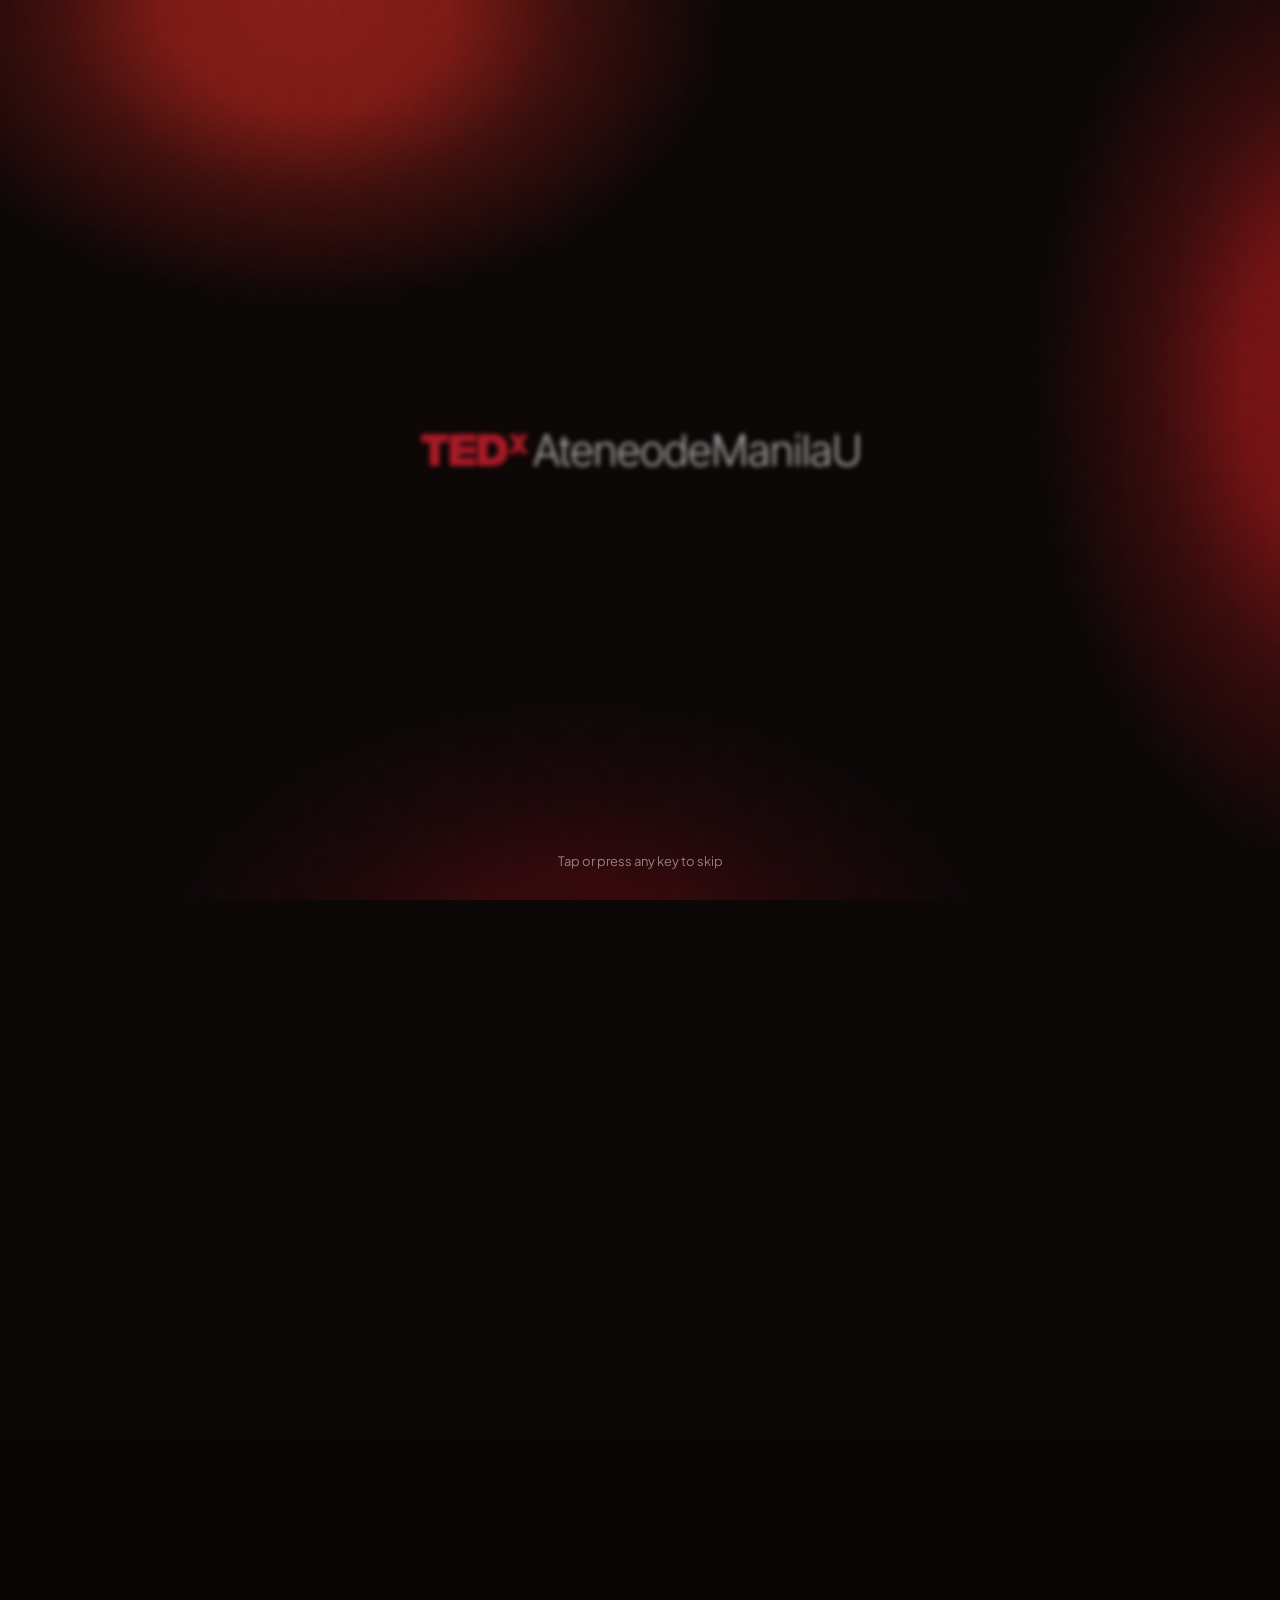
==== commit bde568af: "Add files via upload" ====
--- a/index.html
+++ b/index.html
@@ -7,12 +7,20 @@
   <meta name="description" content="Know someone whose ideas changed how you see things? Nominate them to speak at TEDxAteneodeManilaU.">
   <meta property="og:title" content="TEDxAteneodeManilaU Speaker Nominations">
   <meta property="og:description" content="Every great talk begins with someone noticing something that others haven't. Nominate them to speak.">
+  <!-- The picture shown when the link is shared in Messenger, Facebook, etc. -->
+  <meta property="og:type" content="website">
+  <meta property="og:url" content="https://alphonseledesma.github.io/tedx-speaker-nominations/">
+  <meta property="og:image" content="https://alphonseledesma.github.io/tedx-speaker-nominations/assets/share.png">
+  <meta property="og:image:width" content="1200">
+  <meta property="og:image:height" content="630">
+  <meta property="og:image:alt" content="TEDxAteneodeManilaU Speaker Nominations">
+  <meta name="twitter:card" content="summary_large_image">
   <meta name="theme-color" content="#0b0606">
 
   <link rel="preconnect" href="https://fonts.googleapis.com">
   <link rel="preconnect" href="https://fonts.gstatic.com" crossorigin>
   <link href="https://fonts.googleapis.com/css2?family=Archivo:wdth,wght@62..125,100..900&family=Plus+Jakarta+Sans:wght@300..700&display=swap" rel="stylesheet">
-  <link rel="stylesheet" href="styles.css?v=20261114">
+  <link rel="stylesheet" href="styles.css?v=20261116">
 
   <script>
     // Hide the page from the first instant while the opening plays (stage.js shows it again).
@@ -22,20 +30,19 @@
       setTimeout(function () { document.documentElement.classList.remove('is-opening'); }, 9000);
     }
   </script>
-  <script src="config.js?v=20261114"></script>
+  <script src="config.js?v=20261116"></script>
   <script src="https://accounts.google.com/gsi/client?hl=en" async defer></script>
-  <script src="stage.js?v=20261114" defer></script>
-  <script src="app.js?v=20261114" defer></script>
+  <script src="stage.js?v=20261116" defer></script>
+  <script src="app.js?v=20261116" defer></script>
 </head>
 <body>
-  <!-- Living gradient field behind everything, with film grain on top -->
+  <!-- The stage: one canvas behind everything (haze, sunburst, striped circle), with film grain on top -->
   <canvas class="field" id="field" aria-hidden="true"></canvas>
   <div class="grain" aria-hidden="true"></div>
 
-  <!-- Opening: a line of light opens into the striped circle, its centre turns black, and the logo appears inside it.
+  <!-- Entrance: drawn on the stage canvas, so it flows straight into the page. This layer only holds the logo.
        Plays on every visit; any key, click or tap skips it. -->
   <div class="opening" id="opening" aria-hidden="true">
-    <canvas class="opening-canvas" id="openingCanvas"></canvas>
     <img class="opening-logo" src="assets/tedx-ateneodemanilau-white.png" alt="" width="900" height="67">
     <p class="opening-skip">Tap or press any key to skip</p>
   </div>
@@ -53,7 +60,6 @@
     <div class="scene intro" id="introScene">
 
       <section class="hero" aria-labelledby="introTitle">
-        <canvas class="orb" id="heroOrb" aria-hidden="true"></canvas>
         <h1 class="hero-title" id="introTitle">
           <span data-text="Speaker">Speaker</span>
           <span data-text="nominations">nominations</span>
@@ -64,7 +70,7 @@
         </div>
       </section>
 
-      <section class="paper about" aria-label="About TED and TEDx">
+      <section class="about" aria-label="About TED and TEDx">
         <dl class="defs">
           <div>
             <dt>TED</dt>
@@ -130,15 +136,45 @@
             <span class="nf-fill" id="progressFill"></span>
           </div>
           <span class="nf-count" id="progressText"></span>
+          <span class="nf-save" id="saveState" role="status" aria-live="polite" hidden>
+            <span class="nf-save-dot" aria-hidden="true"></span><span id="saveText"></span>
+            <button type="button" class="link" id="saveRetry" hidden>Try again</button>
+          </span>
         </div>
 
         <header class="nf-head">
           <p class="nf-kicker">Speaker nomination</p>
           <h2 class="nf-title">Who should we hear from?</h2>
-          <p class="nf-intro">Questions marked <span class="req">*</span> are required. Your answers save as a draft while you type, so you can close this page and finish later.</p>
+          <p class="nf-intro">Questions marked <span class="req">*</span> are required. Your answers save to your Google account while you type, so you can start on your phone and finish on your laptop.</p>
         </header>
 
+        <div class="notice" id="restoreNotice" hidden>
+          <p><strong>Welcome back.</strong> <span id="restoreText"></span></p>
+          <button type="button" class="link" id="restoreDismiss">Got it</button>
+        </div>
+
         <div class="nf-fields" id="fields"></div>
+
+        <div class="nf-submit">
+          <button type="submit" class="btn btn-paper" id="reviewBtn">Review nomination</button>
+          <span class="nf-clear" id="clearWrap">
+            <button type="button" class="link" id="clearBtn">Clear form</button>
+            <span class="nf-clear-ask" id="clearAsk" hidden>
+              Erase every answer?
+              <button type="button" class="link" id="clearYes">Yes, clear it</button>
+              <button type="button" class="link" id="clearNo">Keep my answers</button>
+            </span>
+          </span>
+        </div>
+        <p class="form-error" id="formError" role="alert"></p>
+      </form>
+
+      <!-- A last look before sending -->
+      <section class="scene review" id="review" hidden tabindex="-1" aria-labelledby="reviewTitle">
+        <p class="nf-kicker">One last look</p>
+        <h2 class="nf-title" id="reviewTitle">Check your nomination</h2>
+        <p class="nf-intro">Nothing is sent until you press Submit. We&rsquo;ll email a copy to <strong id="reviewEmail"></strong>.</p>
+        <dl class="review-list" id="reviewList"></dl>
 
         <div class="reauth" id="reauth" hidden>
           <p><strong>Sign in again to submit.</strong> Your sign-in expired while you were writing. Your answers are still here.</p>
@@ -146,11 +182,11 @@
         </div>
 
         <div class="nf-submit">
-          <button type="submit" class="btn btn-paper" id="submitBtn">Submit nomination</button>
-          <span class="draft-status" id="draftStatus" aria-live="polite"></span>
-        </div>
-        <p class="form-error" id="formError" role="alert"></p>
-      </form>
+          <button type="button" class="btn btn-paper" id="submitBtn">Submit nomination</button>
+          <button type="button" class="link" id="editBtn">Edit answers</button>
+        </div>
+        <p class="form-error" id="reviewError" role="alert"></p>
+      </section>
 
       <section class="scene sheet done" id="done" hidden tabindex="-1">
         <p class="sheet-kicker">Nomination received</p>
--- a/styles.css
+++ b/styles.css
@@ -1,6 +1,7 @@
 /* TEDxAteneodeManilaU Speaker Nominations
-   Black poster direction: a near-black field with heavy grain, the glowing striped sphere,
-   oversized extended type, and TEDx red as the only accent. */
+   One black poster: a single stage canvas (soft blurs of red, a faint striped circle) under grain,
+   oversized extended type, and TEDx red as the only accent. Nothing sits in a box: fields are
+   soft panels of light, sections are separated by lines that fade out at both ends. */
 
 :root {
   --ink: #0b0606;            /* warm black */
@@ -24,6 +25,10 @@
   --line-strong: rgba(246, 238, 228, .3);
   --ember-glow: rgba(238, 36, 54, .32);
   --err: #ff7a82;            /* error text on black */
+  --glass: rgba(246, 238, 228, .055);     /* soft translucent panel */
+  --glass-hi: rgba(246, 238, 228, .09);
+  /* a hairline that fades out at both ends, so it never reads as the edge of a box */
+  --fade-line: linear-gradient(90deg, transparent, rgba(246, 238, 228, .22) 12%, rgba(246, 238, 228, .22) 88%, transparent);
 
   --display: "Archivo", "Helvetica Neue", Arial, sans-serif;
   --body: "Plus Jakarta Sans", "Helvetica Neue", Arial, sans-serif;
@@ -71,7 +76,7 @@
   inset: -60%;
   z-index: 40;
   pointer-events: none;
-  opacity: .16;
+  opacity: .22;
   mix-blend-mode: overlay;
   background-image: url("data:image/svg+xml,%3Csvg xmlns='http://www.w3.org/2000/svg' width='240' height='240'%3E%3Cfilter id='n'%3E%3CfeTurbulence type='fractalNoise' baseFrequency='.9' numOctaves='2' stitchTiles='stitch'/%3E%3CfeColorMatrix values='0 0 0 0 1 0 0 0 0 1 0 0 0 0 1 0 0 0 .9 0'/%3E%3C/filter%3E%3Crect width='100%25' height='100%25' filter='url(%23n)'/%3E%3C/svg%3E");
   animation: grain .8s steps(4) infinite;
@@ -84,26 +89,26 @@
   100% { transform: translate(0, 0); }
 }
 
-/* ------------------------------------------------------------- Opening */
-
+/* ------------------------------------------------------------- Entrance */
+
+/* The entrance is drawn on the stage canvas. This layer only carries the logo and the skip hint. */
 .opening {
   position: fixed;
   inset: 0;
   z-index: 60;
-  background: var(--ink);
-  transition: opacity 1s ease;
-}
-.opening.is-done { opacity: 0; pointer-events: none; }
-.opening-canvas { position: absolute; inset: 0; width: 100%; height: 100%; display: block; }
+  pointer-events: none;
+}
 .opening-logo {
   position: absolute;
   top: 50%;
   left: 50%;
   width: min(56vw, 440px);   /* stage.js sizes the circle's black centre from this */
   height: auto;
-  transform: translate(-50%, -50%) scale(calc(.96 + var(--logo, 0) * .04));
-  opacity: var(--logo, 0);
-  filter: blur(calc((1 - var(--logo, 0)) * 10px));
+  /* stage.js drives these: the logo comes slowly into focus */
+  transform: translate(-50%, -50%) scale(var(--lz, 1));
+  opacity: var(--lo, 0);
+  filter: blur(var(--lb, 0px));
+  will-change: transform, opacity, filter;
 }
 .opening-skip {
   position: absolute;
@@ -115,15 +120,24 @@
   font-size: 13px;
   color: var(--cream-dim);
   opacity: 0;
-  animation: fade-in .8s 1s ease forwards;
-}
+  animation: fade-in 1.2s 2.2s ease forwards;
+}
+.opening.is-leaving .opening-skip { animation: none; opacity: 0; transition: opacity .3s ease; }
 @keyframes fade-in { to { opacity: 1; } }
 
-/* The page waits behind the opening, then fades in */
+/* The page waits behind the entrance, then arrives as the circle settles beside the title */
 html.is-opening .masthead,
 html.is-opening main,
 html.is-opening .foot { opacity: 0; }
-.masthead, main, .foot { transition: opacity 1.2s ease .1s; }
+.masthead, main, .foot { transition: opacity 1.6s ease; }
+
+html:not(.is-opening) .hero-title span { animation: title-in 1.8s cubic-bezier(.22, .61, .36, 1) both; }
+html:not(.is-opening) .hero-title span:nth-child(2) { animation-delay: .18s; }
+html:not(.is-opening) .hero-foot { animation: title-in 1.6s .6s cubic-bezier(.22, .61, .36, 1) both; }
+@keyframes title-in {
+  from { opacity: 0; transform: translateY(14px); filter: blur(8px); }
+  to   { opacity: 1; transform: none; filter: blur(0); }
+}
 
 /* ------------------------------------------------------------- Masthead */
 
@@ -166,16 +180,7 @@
   display: grid;
   align-content: end;
   padding: 140px var(--gutter) clamp(28px, 5vh, 56px);
-  overflow: hidden;
-}
-.orb {
-  position: absolute;
-  top: clamp(80px, 12vh, 140px);
-  right: 4vw;
-  width: min(62vmin, 640px);
-  height: min(62vmin, 640px);
-  pointer-events: none;
-  filter: blur(1.4px) saturate(1.1);
+  overflow-x: clip;   /* the title's blurred echo may reach past the screen edge */
 }
 .hero-title {
   position: relative;
@@ -189,23 +194,7 @@
   letter-spacing: -.045em;
   color: var(--cream);
 }
-.hero-title span { position: relative; display: block; }
-/* A blurred orange echo smeared behind each line, like the motion-blur posters */
-.hero-title span::before {
-  content: attr(data-text);
-  position: absolute;
-  inset: 0;
-  z-index: -1;
-  color: var(--ember);
-  filter: blur(18px);
-  opacity: .6;
-  transform: translateX(-2%) scaleX(1.07);
-  transform-origin: left center;
-  animation: smear 7s ease-in-out infinite alternate;
-}
-@keyframes smear {
-  to { transform: translateX(2%) scaleX(1.12); opacity: .35; }
-}
+.hero-title span { position: relative; display: block; transform-origin: left center; }
 .hero-foot {
   position: relative;
   z-index: 2;
@@ -215,30 +204,13 @@
   gap: 18px 32px;
   margin-top: clamp(28px, 5vh, 48px);
   padding-top: 20px;
-  border-top: 1px solid var(--line-strong);
+  background: var(--fade-line) top / 100% 1px no-repeat;
 }
 .hero-note { margin: 0; max-width: 34ch; color: var(--cream-soft); }
 
 /* ------------------------------------------------------------- About */
 
-.paper {
-  position: relative;
-  background:
-    radial-gradient(70% 90% at 100% 0%, rgba(238, 36, 54, .14), transparent 60%),
-    var(--ink);
-  color: var(--cream);
-  border-top: 1px solid var(--line);
-  border-bottom: 1px solid var(--line);
-}
-.paper::before {               /* a short red rule, like a poster's registration mark */
-  content: "";
-  position: absolute;
-  top: -1px;
-  left: var(--gutter);
-  width: 72px;
-  height: 3px;
-  background: var(--ember);
-}
+/* No panel: the words sit straight on the stage, which dims and shifts as the page scrolls */
 .about { padding: clamp(64px, 11vw, 140px) var(--gutter); }
 .defs {
   max-width: 1200px;
@@ -295,14 +267,14 @@
   font-weight: 700;
   line-height: 1;
   cursor: pointer;
-  transition: background .25s ease, color .25s ease, transform .1s ease;
+  transition: background .25s ease, color .25s ease, box-shadow .25s ease, transform .1s ease;
 }
 .btn:active { transform: translateY(1px); }
 .btn:disabled { opacity: .55; cursor: progress; }
 .btn-paper, .btn-ink {
   background: var(--ember);
   color: #fff;
-  box-shadow: 0 10px 34px -10px var(--ember-glow);
+  box-shadow: 0 0 36px -12px rgba(238, 36, 54, .5);
 }
 .btn-paper:focus-visible, .btn-ink:focus-visible { outline: 2px solid var(--cream); outline-offset: 4px; }
 @media (hover: hover) {
@@ -353,18 +325,18 @@
   50%      { opacity: 1;  transform: scale(1); }
 }
 
-/* Black cards for sign-in, notices and the thank-you screen, with a red top edge */
+/* Sign-in, notices and the thank-you screen: a soft dark pool of glass, no outline */
 .sheet {
   position: relative;
   max-width: 660px;
   margin: 0 auto 24px;
   padding: clamp(28px, 5vw, 56px);
-  background: var(--panel);
+  background: rgba(14, 9, 9, .55);
+  -webkit-backdrop-filter: blur(22px);
+  backdrop-filter: blur(22px);
   color: var(--cream);
-  border: 1px solid var(--line);
-  border-top: 3px solid var(--ember);
-  border-radius: 4px;
-  box-shadow: 0 40px 90px rgba(0, 0, 0, .5);
+  border-radius: 22px;
+  box-shadow: 0 50px 120px -30px rgba(0, 0, 0, .7), 0 0 0 1px rgba(246, 238, 228, .06) inset;
 }
 .sheet h2 {
   margin: 0 0 16px;
@@ -409,7 +381,7 @@
   justify-content: space-between;
   gap: 2px 16px;
   padding: 10px 0;
-  border-top: 1px solid var(--line);
+  background: var(--fade-line) top / 100% 1px no-repeat;
   font-size: 15px;
 }
 .mine-name { color: var(--cream); font-weight: 600; }
@@ -430,15 +402,24 @@
   /* full screen width, contents still lined up with the questions */
   margin: 0 calc(50% - 50vw);
   padding: 14px calc(50vw - 50%);
-  border-bottom: 1px solid transparent;
-  transition: background .3s ease, border-color .3s ease;
-}
-.nf-bar.is-stuck {
-  background: rgba(11, 6, 6, .95);
-  border-bottom-color: var(--line);
-  -webkit-backdrop-filter: blur(12px);
-  backdrop-filter: blur(12px);
-}
+  flex-wrap: wrap;
+}
+/* once pinned, a blurred shade that melts away at its lower edge instead of ending in a line */
+.nf-bar::before {
+  content: "";
+  position: absolute;
+  inset: 0 0 -26px;
+  z-index: -1;
+  background: linear-gradient(rgba(11, 6, 6, .97) calc(100% - 30px), rgba(11, 6, 6, 0));
+  -webkit-backdrop-filter: blur(14px);
+  backdrop-filter: blur(14px);
+  -webkit-mask-image: linear-gradient(#000 calc(100% - 30px), transparent);
+  mask-image: linear-gradient(#000 calc(100% - 30px), transparent);
+  opacity: 0;
+  transition: opacity .2s ease;
+  pointer-events: none;
+}
+.nf-bar.is-stuck::before { opacity: 1; }
 .nf-sentinel { height: 1px; }
 .nf-track {
   flex: 1;
@@ -451,11 +432,49 @@
   display: block;
   width: 0;
   height: 100%;
-  background: linear-gradient(90deg, var(--wine), var(--ember) 60%, var(--flare));
-  box-shadow: 0 0 14px var(--ember-glow);
+  background: var(--ember);
   transition: width .5s cubic-bezier(.2, .7, .2, 1);
 }
 .nf-count { flex: none; font-size: 13px; color: var(--cream-soft); font-variant-numeric: tabular-nums; }
+
+/* Where the draft is saved, always visible beside the progress */
+.nf-save {
+  flex: none;
+  display: inline-flex;
+  align-items: center;
+  gap: 8px;
+  font-size: 13px;
+  color: var(--cream-soft);
+  font-variant-numeric: tabular-nums;
+}
+.nf-save-dot {
+  width: 8px;
+  height: 8px;
+  border-radius: 50%;
+  background: var(--cream-dim);
+}
+.nf-save[data-mode="saving"] .nf-save-dot { animation: pulse 1.1s ease-in-out infinite; }
+.nf-save[data-mode="account"] { color: var(--cream); }
+.nf-save[data-mode="account"] .nf-save-dot { background: #5fd38d; box-shadow: 0 0 10px rgba(95, 211, 141, .7); }
+.nf-save[data-mode="device"], .nf-save[data-mode="expired"] { color: #ffc46b; }
+.nf-save[data-mode="device"] .nf-save-dot, .nf-save[data-mode="expired"] .nf-save-dot { background: #ffc46b; }
+.nf-save .link { color: var(--cream); }
+
+.notice {
+  display: flex;
+  flex-wrap: wrap;
+  align-items: baseline;
+  justify-content: space-between;
+  gap: 8px 24px;
+  margin-bottom: 8px;
+  padding: 16px 20px;
+  border-radius: 14px;
+  background: var(--glass);
+  font-size: 15px;
+  color: var(--cream-soft);
+}
+.notice p { margin: 0; }
+.notice strong { color: var(--cream); }
 
 .nf-head { padding: clamp(26px, 5vw, 48px) 0 clamp(18px, 3vw, 30px); }
 .nf-kicker { margin: 0 0 10px; font-weight: 700; color: var(--ember); }
@@ -478,7 +497,7 @@
   grid-template-columns: 76px minmax(0, 1fr);
   gap: 0 8px;
   padding: clamp(30px, 4.4vw, 46px) 0;
-  border-top: 1px solid var(--line);
+  background: var(--fade-line) top / 100% 1px no-repeat;
 }
 .q::before {                    /* red marker beside the question being answered */
   content: "";
@@ -487,9 +506,10 @@
   top: clamp(30px, 4.4vw, 46px);
   bottom: clamp(30px, 4.4vw, 46px);
   width: 2px;
-  background: var(--ember);
+  border-radius: 2px;
+  background: linear-gradient(transparent, var(--ember) 20%, var(--ember) 80%, transparent);
   opacity: 0;
-  transition: opacity .25s ease;
+  transition: opacity .3s ease;
 }
 .q:focus-within::before { opacity: 1; }
 .q-num {
@@ -527,23 +547,25 @@
   font-size: 18px;
   line-height: 1.5;
   color: var(--cream);
-  background: var(--well);
-  border: 1.5px solid var(--line-strong);
-  border-radius: 6px;
-  transition: border-color .2s ease, box-shadow .2s ease;
+  /* a soft panel of light with a single glowing baseline, instead of an outlined box */
+  background: var(--glass);
+  border: 0;
+  border-radius: 14px 14px 4px 4px;
+  box-shadow: inset 0 -1.5px 0 var(--line-strong);
+  transition: background .25s ease, box-shadow .25s ease;
 }
 .q textarea { min-height: 110px; resize: vertical; font-size: 17px; line-height: 1.65; }
 .q textarea.long { min-height: 190px; }
 .q input::placeholder, .q textarea::placeholder { color: rgba(246, 238, 228, .34); }
 .q input:focus, .q textarea:focus {
   outline: none;
-  border-color: var(--ember);
-  box-shadow: 0 0 0 4px rgba(238, 36, 54, .22);
-}
-.q.invalid input, .q.invalid textarea { border-color: var(--err); }
-.q input:-webkit-autofill { -webkit-text-fill-color: var(--cream); box-shadow: 0 0 0 100px var(--well) inset; }
-
-/* Dropdown questions become lettered choices; the real select stays hidden and in sync */
+  background: var(--glass-hi);
+  box-shadow: inset 0 -2px 0 var(--ember);
+}
+.q.invalid input, .q.invalid textarea { box-shadow: inset 0 -2px 0 var(--err); }
+.q input:-webkit-autofill { -webkit-text-fill-color: var(--cream); box-shadow: 0 0 0 100px #1a1010 inset, inset 0 -1.5px 0 var(--line-strong); }
+
+/* Dropdown questions become pill choices; the real select stays hidden and in sync */
 .q select.choice-source { position: absolute; width: 1px; height: 1px; opacity: 0; pointer-events: none; }
 .choices { display: grid; grid-template-columns: repeat(auto-fill, minmax(200px, 1fr)); gap: 10px; max-width: 640px; margin-top: 18px; }
 .choice {
@@ -557,25 +579,25 @@
   font-weight: 500;
   text-align: left;
   color: var(--cream);
-  background: var(--well);
-  border: 1.5px solid var(--line-strong);
-  border-radius: 6px;
+  background: var(--glass);
+  border: 0;
+  border-radius: 999px;
   cursor: pointer;
-  transition: background .2s ease, color .2s ease, border-color .2s ease;
+  transition: background .25s ease, color .25s ease, box-shadow .25s ease;
 }
 .choice-dot {
   flex: none;
   width: 18px;
   height: 18px;
-  border: 1.5px solid var(--ember);
+  border: 1.5px solid rgba(246, 238, 228, .45);
   border-radius: 50%;
   transition: background .2s ease, box-shadow .2s ease, border-color .2s ease;
 }
-.choice.is-selected { background: var(--ember); color: #fff; border-color: var(--ember); }
+.choice.is-selected { background: var(--ember); color: #fff; }
 .choice.is-selected .choice-dot { border-color: #fff; background: var(--ember); box-shadow: inset 0 0 0 3px var(--ember), inset 0 0 0 9px #fff; }
 .choice:focus-visible { outline: 2px solid var(--cream); outline-offset: 3px; }
 @media (hover: hover) {
-  .choice:not(.is-selected):hover { background: rgba(238, 36, 54, .12); border-color: var(--ember); }
+  .choice:not(.is-selected):hover { background: var(--glass-hi); }
 }
 .q input.other { margin-top: 12px; max-width: 640px; font-size: 17px; }
 
@@ -591,9 +613,8 @@
   font-size: 14px;
   font-weight: 600;
   color: var(--err);
-  background: rgba(238, 36, 54, .1);
-  border-left: 2px solid var(--ember);
-  border-radius: 0 4px 4px 0;
+  background: rgba(238, 36, 54, .12);
+  border-radius: 999px;
 }
 .field-error:empty, .form-error:empty { display: none; }
 
@@ -601,19 +622,39 @@
   display: flex;
   flex-wrap: wrap;
   align-items: center;
-  gap: 12px 22px;
+  gap: 14px 26px;
   padding-top: clamp(30px, 4.4vw, 46px);
-  border-top: 1px solid var(--line);
-}
-.draft-status { font-size: 14px; color: var(--cream-dim); }
+  background: var(--fade-line) top / 100% 1px no-repeat;
+}
+.nf-clear { font-size: 14px; color: var(--cream-dim); }
+.nf-clear .link { color: var(--cream-soft); }
+.nf-clear-ask { color: var(--cream); }
+.nf-clear-ask .link { margin-left: 12px; }
+#clearYes { color: var(--err); }
+
+/* The last look before sending */
+.review { padding-top: clamp(26px, 5vw, 48px); }
+.review:focus { outline: none; }
+.review-list { margin: clamp(26px, 4vw, 40px) 0 0; }
+.review-row {
+  display: grid;
+  grid-template-columns: minmax(0, 1fr) auto;
+  gap: 6px 20px;
+  padding: 20px 0;
+  background: var(--fade-line) top / 100% 1px no-repeat;
+}
+.review-row dt { grid-column: 1; font-size: 14px; color: var(--cream-soft); }
+.review-row dd { grid-column: 1; margin: 0; font-size: 18px; color: var(--cream); white-space: pre-wrap; overflow-wrap: anywhere; }
+.review-row dd.is-blank { color: var(--cream-dim); font-size: 16px; }
+.review-edit { grid-column: 2; grid-row: 1 / span 2; align-self: start; font-size: 14px; color: var(--cream-soft); }
+.review .nf-submit { margin-top: 4px; }
 
 .reauth {
   margin-top: 26px;
   padding: 18px 20px;
-  background: var(--panel);
+  background: var(--glass);
   color: var(--cream);
-  border: 1px solid var(--ember);
-  border-radius: 6px;
+  border-radius: 14px;
 }
 .reauth p { margin: 0; }
 
@@ -625,7 +666,7 @@
   width: min(100% - 2 * var(--gutter), 1300px);
   margin: 0 auto;
   padding: 28px 0 max(36px, env(safe-area-inset-bottom));
-  border-top: 1px solid rgba(246, 238, 228, .16);
+  background: var(--fade-line) top / 100% 1px no-repeat;
   font-size: 13px;
   color: var(--cream-dim);
 }
@@ -661,7 +702,6 @@
 /* ------------------------------------------------------------- Small screens */
 
 @media (max-width: 760px) {
-  .orb { top: 9vh; right: -16vw; width: 96vw; height: 96vw; }
   .hero { padding-top: 110px; }
   .hero-foot { flex-direction: column; align-items: stretch; }
   .defs { grid-template-columns: 1fr; }
@@ -677,13 +717,17 @@
   .q-num { margin-bottom: 12px; font-size: 22px; }
   .q::before { left: -12px; }
   .choices { grid-template-columns: 1fr; }
+  .nf-save { order: 3; flex-basis: 100%; }
+  .nf-submit { flex-direction: column; align-items: stretch; text-align: center; }
+  .nf-clear-ask .link { display: inline-block; margin: 8px 8px 0; }
 }
 
 /* ------------------------------------------------------------- Reduced motion */
 
 @media (prefers-reduced-motion: reduce) {
-  .grain, .pulse, .hero-title span::before { animation: none; }
+  .grain, .pulse, .nf-save-dot { animation: none !important; }
   .scene:not([hidden]) { animation: none; }
+  html:not(.is-opening) .hero-title span, html:not(.is-opening) .hero-foot { animation: none; }
   .scene.is-leaving { transition: none; }
   .opening { display: none; }
   .nf-fill { transition: none; }
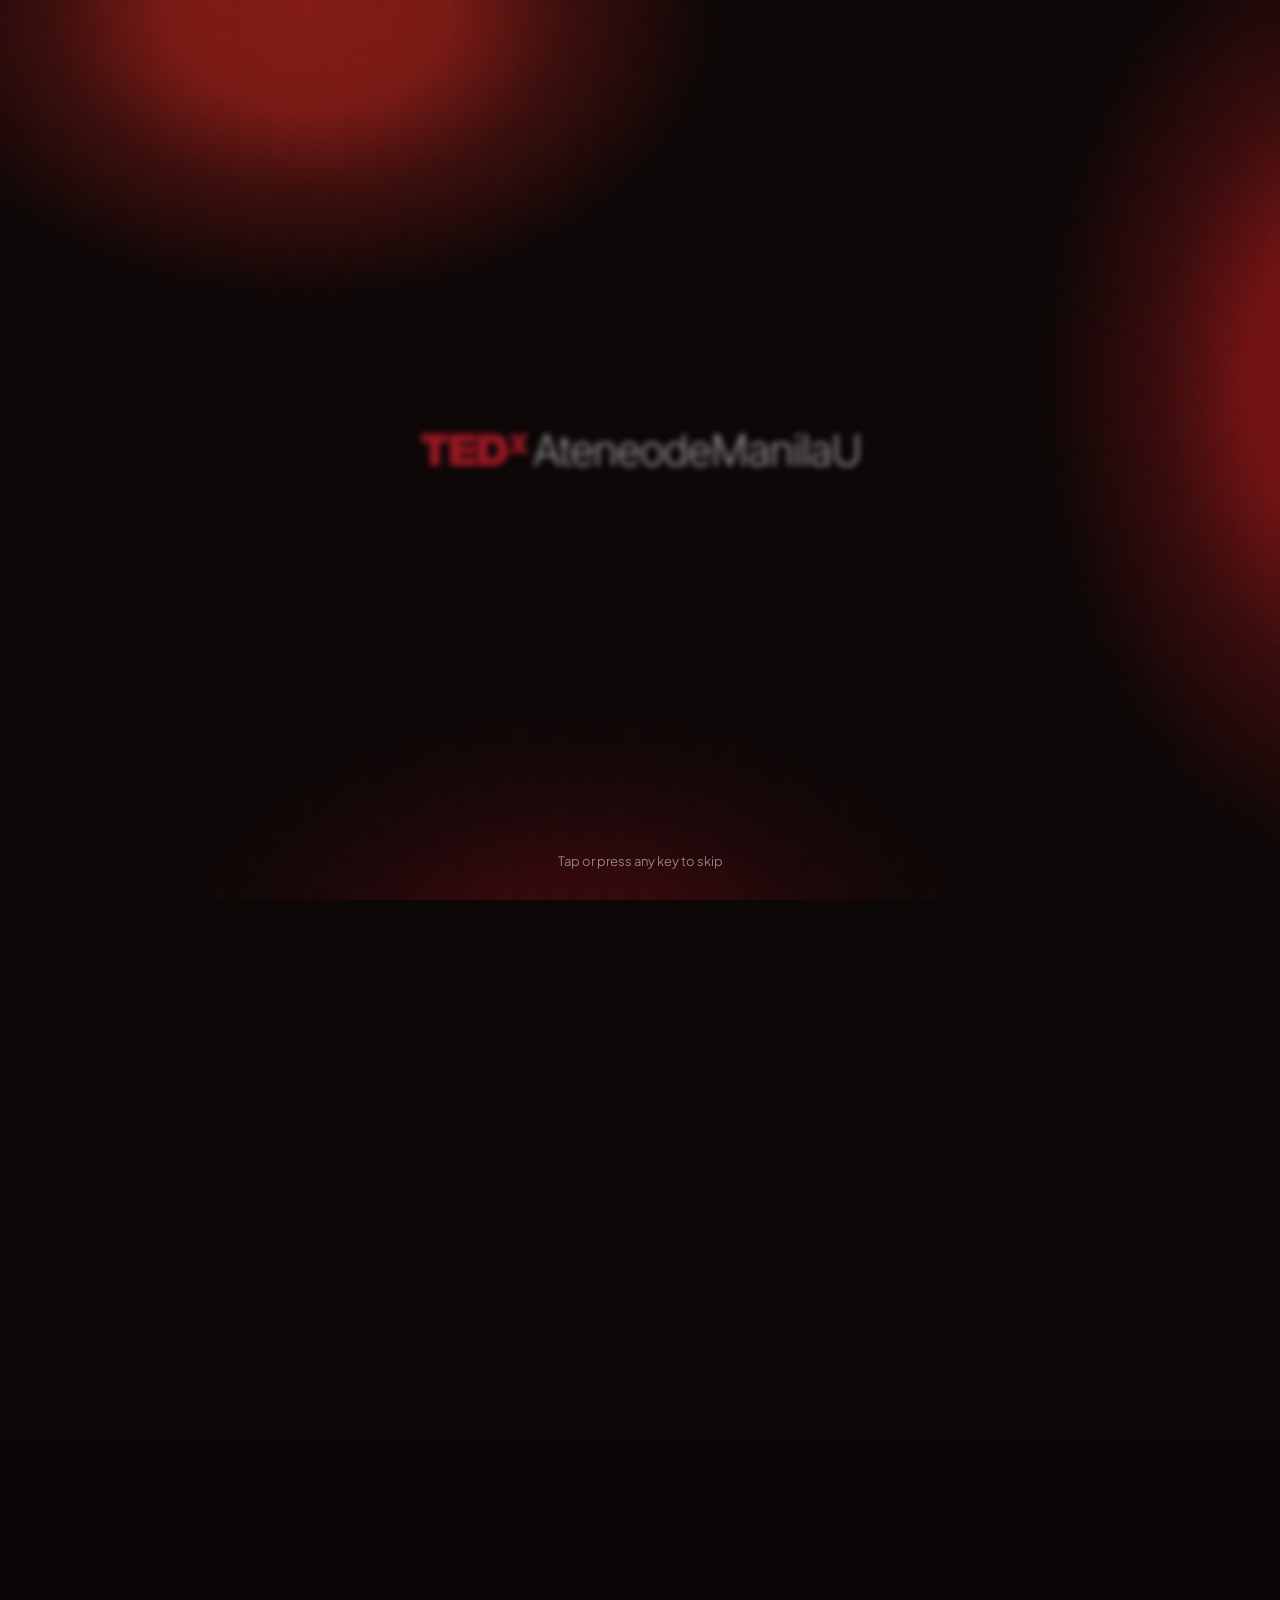
==== commit adc3a5e8: "Add files via upload" ====
--- a/index.html
+++ b/index.html
@@ -20,7 +20,7 @@
   <link rel="preconnect" href="https://fonts.googleapis.com">
   <link rel="preconnect" href="https://fonts.gstatic.com" crossorigin>
   <link href="https://fonts.googleapis.com/css2?family=Archivo:wdth,wght@62..125,100..900&family=Plus+Jakarta+Sans:wght@300..700&display=swap" rel="stylesheet">
-  <link rel="stylesheet" href="styles.css?v=20261116">
+  <link rel="stylesheet" href="styles.css?v=20261117">
 
   <script>
     // Hide the page from the first instant while the opening plays (stage.js shows it again).
@@ -30,10 +30,10 @@
       setTimeout(function () { document.documentElement.classList.remove('is-opening'); }, 9000);
     }
   </script>
-  <script src="config.js?v=20261116"></script>
+  <script src="config.js?v=20261117"></script>
   <script src="https://accounts.google.com/gsi/client?hl=en" async defer></script>
-  <script src="stage.js?v=20261116" defer></script>
-  <script src="app.js?v=20261116" defer></script>
+  <script src="stage.js?v=20261117" defer></script>
+  <script src="app.js?v=20261117" defer></script>
 </head>
 <body>
   <!-- The stage: one canvas behind everything (haze, sunburst, striped circle), with film grain on top -->
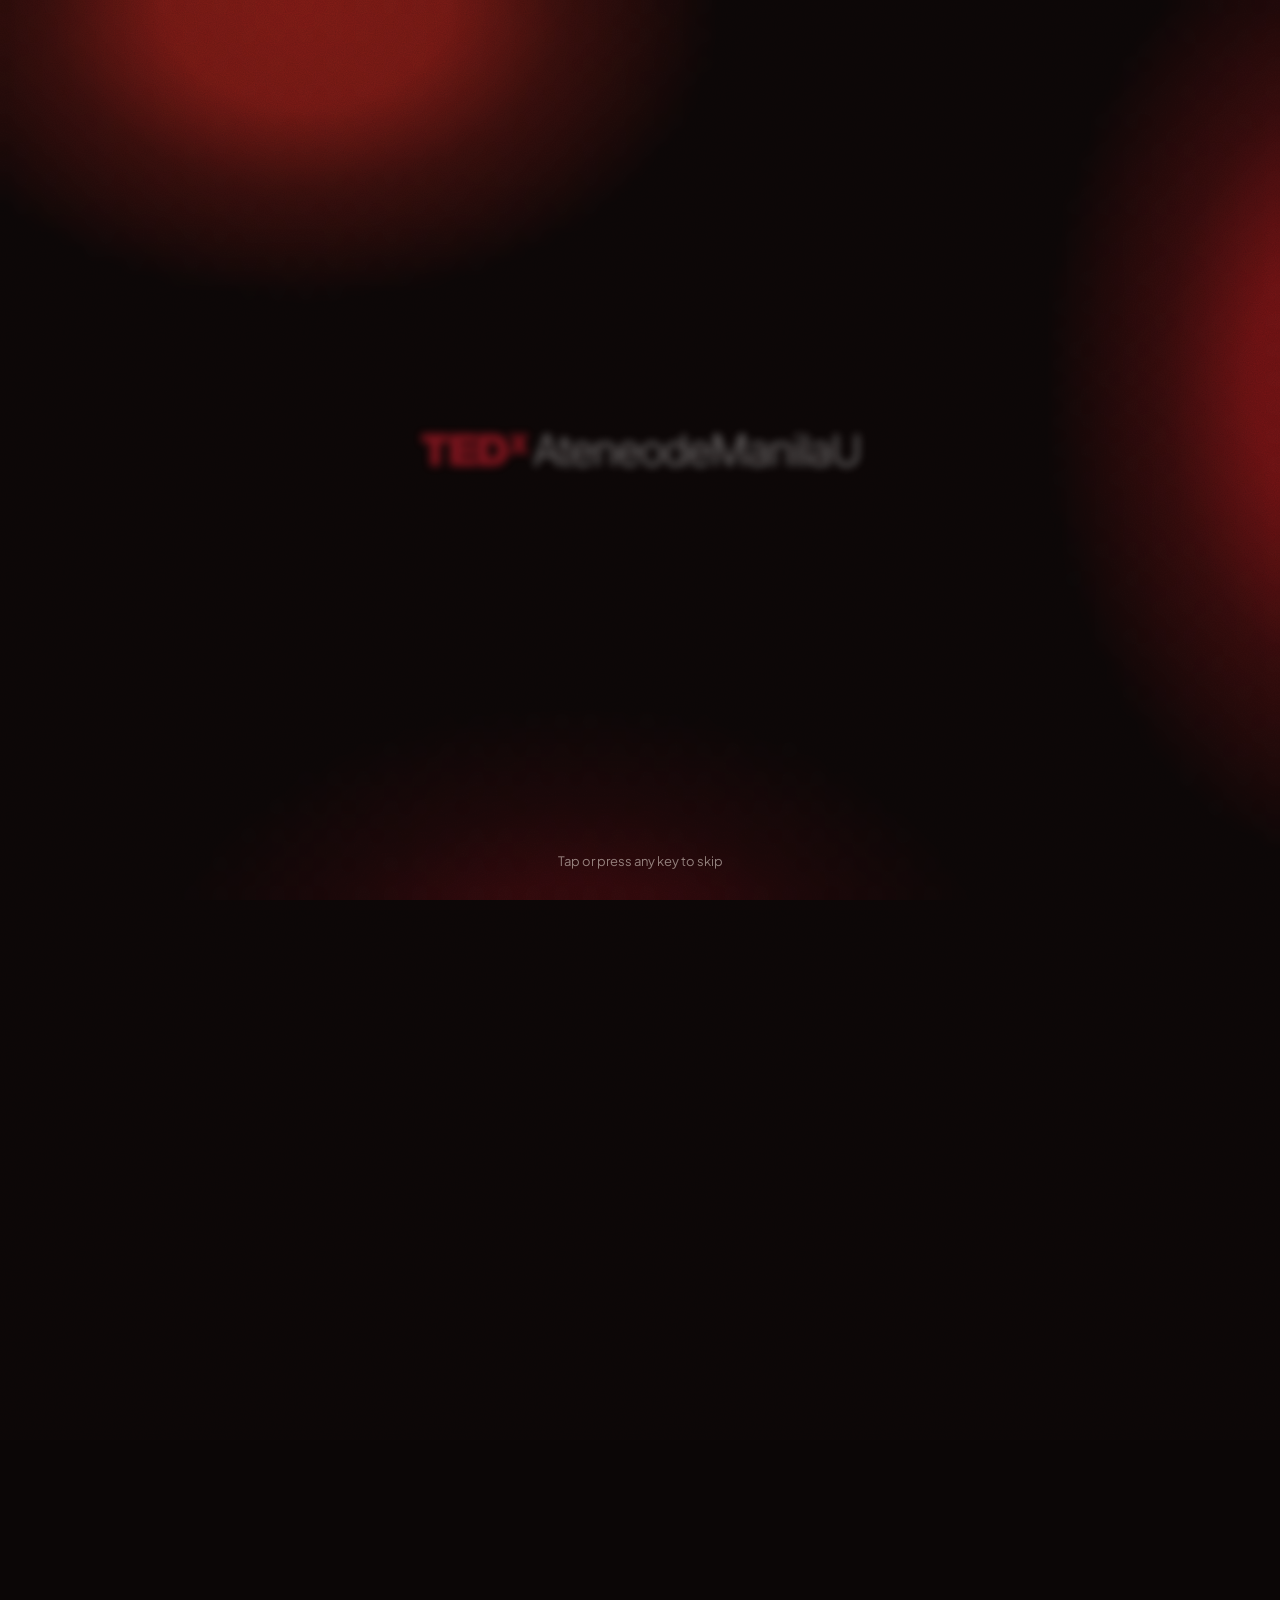
==== commit 7a9e1cf3: "Add files via upload" ====
--- a/index.html
+++ b/index.html
@@ -20,7 +20,7 @@
   <link rel="preconnect" href="https://fonts.googleapis.com">
   <link rel="preconnect" href="https://fonts.gstatic.com" crossorigin>
   <link href="https://fonts.googleapis.com/css2?family=Archivo:wdth,wght@62..125,100..900&family=Plus+Jakarta+Sans:wght@300..700&display=swap" rel="stylesheet">
-  <link rel="stylesheet" href="styles.css?v=20261117">
+  <link rel="stylesheet" href="styles.css?v=20261121">
 
   <script>
     // Hide the page from the first instant while the opening plays (stage.js shows it again).
@@ -30,10 +30,10 @@
       setTimeout(function () { document.documentElement.classList.remove('is-opening'); }, 9000);
     }
   </script>
-  <script src="config.js?v=20261117"></script>
+  <script src="config.js?v=20261121"></script>
   <script src="https://accounts.google.com/gsi/client?hl=en" async defer></script>
-  <script src="stage.js?v=20261117" defer></script>
-  <script src="app.js?v=20261117" defer></script>
+  <script src="stage.js?v=20261121" defer></script>
+  <script src="app.js?v=20261121" defer></script>
 </head>
 <body>
   <!-- The stage: one canvas behind everything (haze, sunburst, striped circle), with film grain on top -->
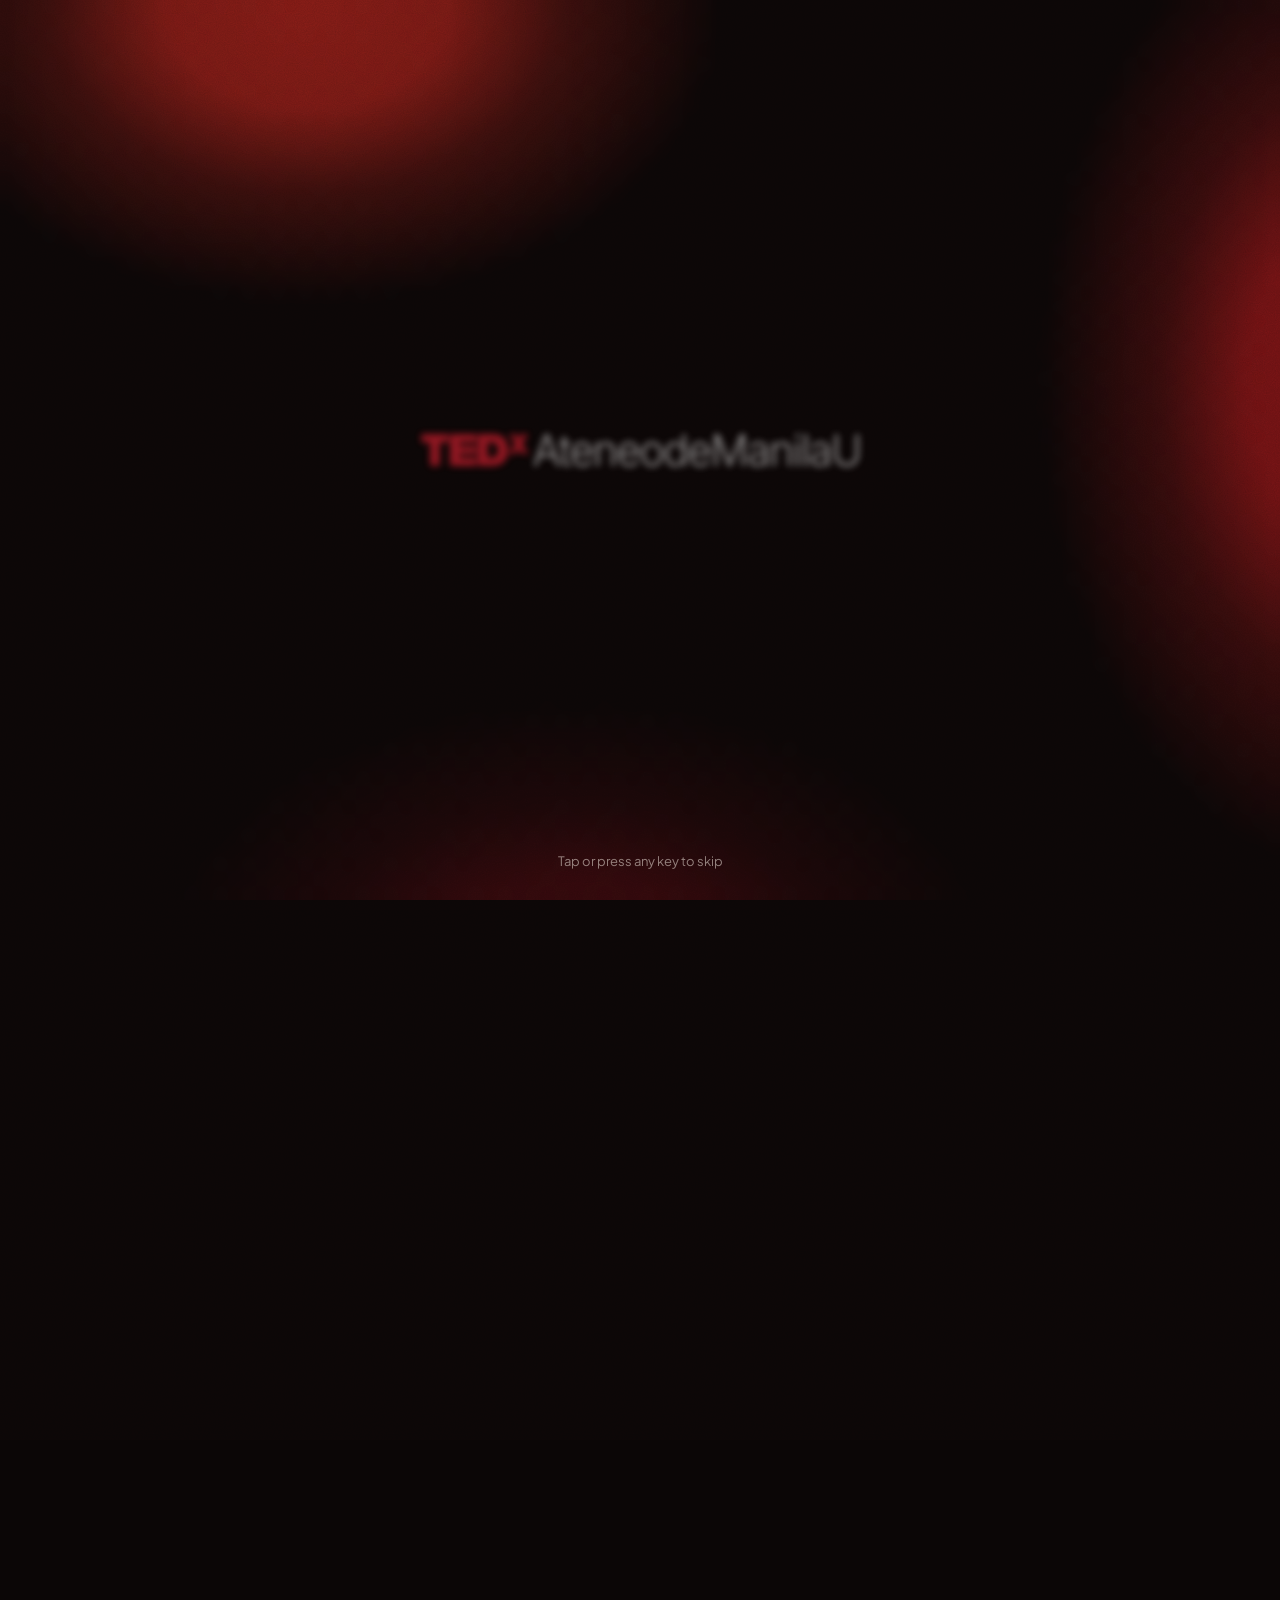
==== commit 56cbb120: "Add files via upload" ====
--- a/index.html
+++ b/index.html
@@ -20,7 +20,7 @@
   <link rel="preconnect" href="https://fonts.googleapis.com">
   <link rel="preconnect" href="https://fonts.gstatic.com" crossorigin>
   <link href="https://fonts.googleapis.com/css2?family=Archivo:wdth,wght@62..125,100..900&family=Plus+Jakarta+Sans:wght@300..700&display=swap" rel="stylesheet">
-  <link rel="stylesheet" href="styles.css?v=20261121">
+  <link rel="stylesheet" href="styles.css?v=20261122">
 
   <script>
     // Hide the page from the first instant while the opening plays (stage.js shows it again).
@@ -30,10 +30,10 @@
       setTimeout(function () { document.documentElement.classList.remove('is-opening'); }, 9000);
     }
   </script>
-  <script src="config.js?v=20261121"></script>
+  <script src="config.js?v=20261122"></script>
   <script src="https://accounts.google.com/gsi/client?hl=en" async defer></script>
-  <script src="stage.js?v=20261121" defer></script>
-  <script src="app.js?v=20261121" defer></script>
+  <script src="stage.js?v=20261122" defer></script>
+  <script src="app.js?v=20261122" defer></script>
 </head>
 <body>
   <!-- The stage: one canvas behind everything (haze, sunburst, striped circle), with film grain on top -->
@@ -70,7 +70,8 @@
         </div>
       </section>
 
-      <section class="about" aria-label="About TED and TEDx">
+      <section class="about" aria-labelledby="aboutLabel">
+        <p class="about-label" id="aboutLabel">About</p>
         <dl class="defs">
           <div>
             <dt>TED</dt>
--- a/styles.css
+++ b/styles.css
@@ -212,6 +212,15 @@
 
 /* No panel: the words sit straight on the stage, which dims and shifts as the page scrolls */
 .about { padding: clamp(64px, 11vw, 140px) var(--gutter); }
+.about-label {
+  max-width: 1200px;
+  margin: 0 auto clamp(22px, 3vw, 36px);
+  font-size: 14px;
+  font-weight: 700;
+  letter-spacing: .14em;
+  text-transform: uppercase;
+  color: var(--ember);
+}
 .defs {
   max-width: 1200px;
   margin: 0 auto;
@@ -227,7 +236,7 @@
   font-variation-settings: "wdth" 112;
   line-height: .86;
   letter-spacing: -.045em;
-  color: var(--ember);
+  color: var(--cream);
 }
 .defs dt sup { font-size: .46em; position: relative; top: -.12em; margin-left: 2px; }
 .defs dd { margin: 0; max-width: 46ch; font-size: 17px; line-height: 1.75; color: var(--cream-soft); }
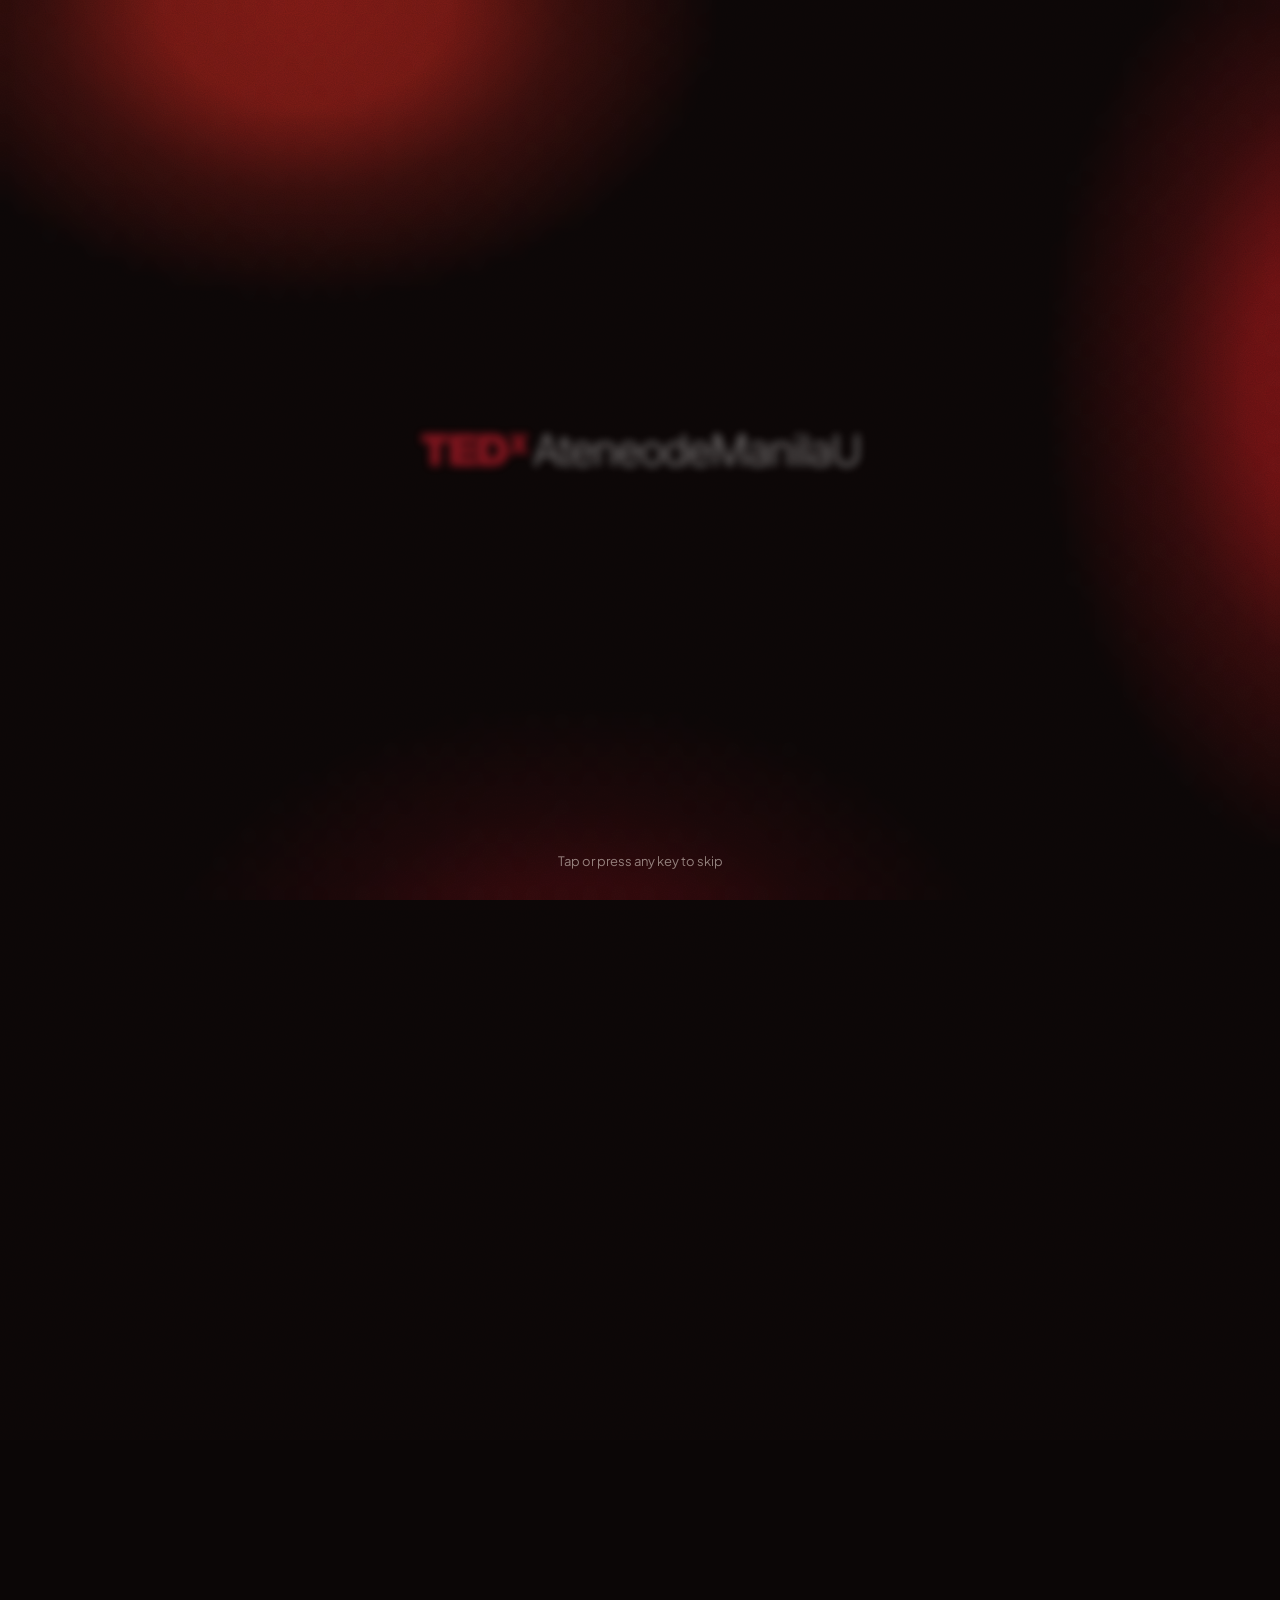
==== commit 4febe0b5: "Add files via upload" ====
--- a/index.html
+++ b/index.html
@@ -20,7 +20,7 @@
   <link rel="preconnect" href="https://fonts.googleapis.com">
   <link rel="preconnect" href="https://fonts.gstatic.com" crossorigin>
   <link href="https://fonts.googleapis.com/css2?family=Archivo:wdth,wght@62..125,100..900&family=Plus+Jakarta+Sans:wght@300..700&display=swap" rel="stylesheet">
-  <link rel="stylesheet" href="styles.css?v=20261122">
+  <link rel="stylesheet" href="styles.css?v=20261123">
 
   <script>
     // Hide the page from the first instant while the opening plays (stage.js shows it again).
@@ -30,10 +30,10 @@
       setTimeout(function () { document.documentElement.classList.remove('is-opening'); }, 9000);
     }
   </script>
-  <script src="config.js?v=20261122"></script>
+  <script src="config.js?v=20261123"></script>
   <script src="https://accounts.google.com/gsi/client?hl=en" async defer></script>
-  <script src="stage.js?v=20261122" defer></script>
-  <script src="app.js?v=20261122" defer></script>
+  <script src="stage.js?v=20261123" defer></script>
+  <script src="app.js?v=20261123" defer></script>
 </head>
 <body>
   <!-- The stage: one canvas behind everything (haze, sunburst, striped circle), with film grain on top -->
